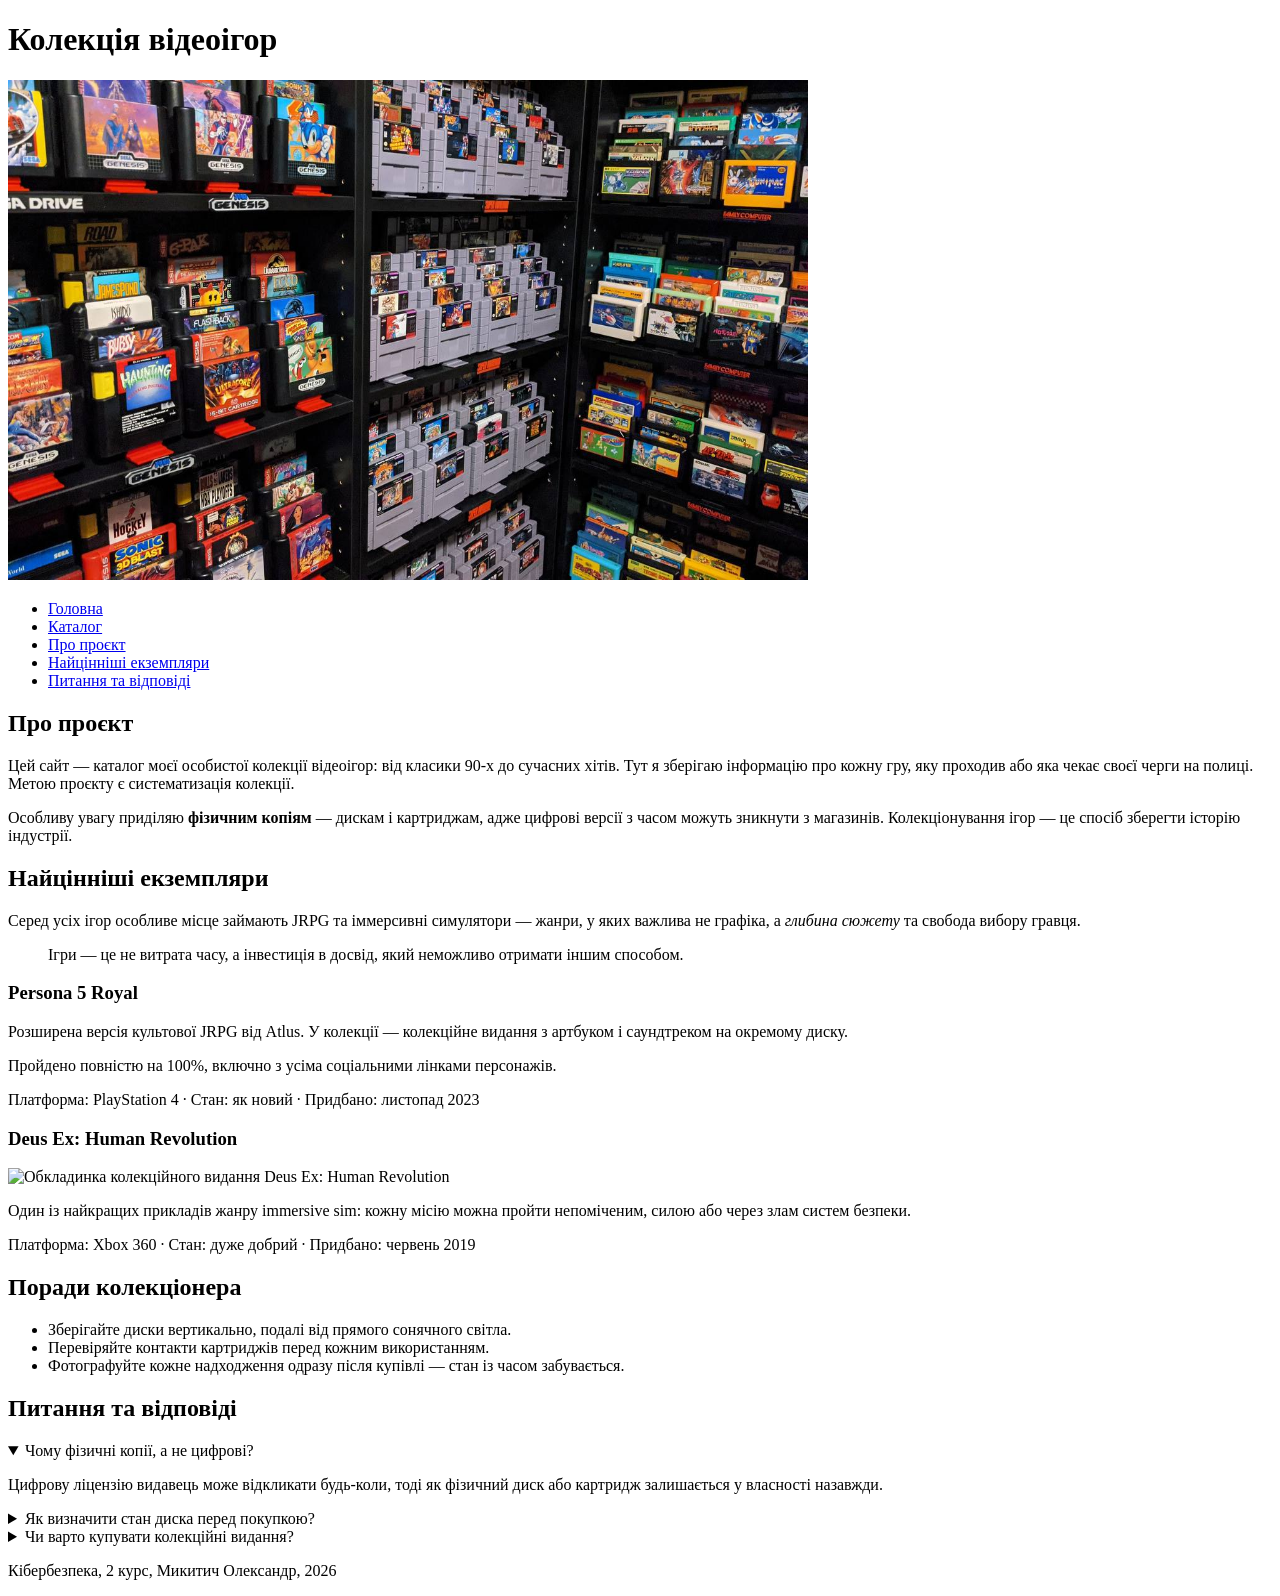
==== index.html @ 767ad8ac "Додано семантичний каркас головної сторінки" ====
<!DOCTYPE html>
<html lang="uk">
<head>
    <meta charset="UTF-8">
    <meta name="viewport" content="width=device-width, initial-scale=1.0">
    <title>Колекція відеоігор</title>
</head>
<body>

    <header>
        <h1>Колекція відеоігор</h1>
        <img src="images/game-shelf.jpg" alt="Полиця з фізичними копіями відеоігор — дисками та картриджами різних поколінь консолей" width="800" height="500">
        <nav aria-label="Головне меню">
            <ul>
                <li><a href="index.html">Головна</a></li>
                <li><a href="catalog.html">Каталог</a></li>
                <li><a href="#about">Про проєкт</a></li>
                <li><a href="#favorites">Найцінніші екземпляри</a></li>
                <li><a href="#faq">Питання та відповіді</a></li>
            </ul>
        </nav>
    </header>

    <main>
        <section id="about">
            <h2>Про проєкт</h2>
            <p>Цей сайт — каталог моєї особистої колекції відеоігор: від класики 90-х до сучасних хітів. Тут я зберігаю інформацію про кожну гру, яку проходив або яка чекає своєї черги на полиці. Метою проєкту є систематизація колекції.</p>
            <p>Особливу увагу приділяю <strong>фізичним копіям</strong> — дискам і картриджам, адже цифрові версії з часом можуть зникнути з магазинів. Колекціонування ігор — це спосіб зберегти історію індустрії.</p>
        </section>

        <section id="favorites">
            <h2>Найцінніші екземпляри</h2>
            <p>Серед усіх ігор особливе місце займають JRPG та іммерсивні симулятори — жанри, у яких важлива не графіка, а <em>глибина сюжету</em> та свобода вибору гравця.</p>
            <blockquote>Ігри — це не витрата часу, а інвестиція в досвід, який неможливо отримати іншим способом.</blockquote>

            <article>
                <header>
                    <h3>Persona 5 Royal</h3>
                </header>
                <p>Розширена версія культової JRPG від Atlus. У колекції — колекційне видання з артбуком і саундтреком на окремому диску.</p>
                <p>Пройдено повністю на 100%, включно з усіма соціальними лінками персонажів.</p>
                <footer>
                    Платформа: PlayStation 4 · Стан: як новий · Придбано: <time datetime="2023-11">листопад 2023</time>
                </footer>
            </article>

            <article>
                <header>
                    <h3>Deus Ex: Human Revolution</h3>
                </header>
                <img src="images/deus-ex-human-revolution.jpg" alt="Обкладинка колекційного видання Deus Ex: Human Revolution" width="400" height="300" loading="lazy">
                <p>Один із найкращих прикладів жанру immersive sim: кожну місію можна пройти непоміченим, силою або через злам систем безпеки.</p>
                <footer>
                    Платформа: Xbox 360 · Стан: дуже добрий · Придбано: <time datetime="2019-06">червень 2019</time>
                </footer>
            </article>
        </section>

        <aside>
            <h2>Поради колекціонера</h2>
            <ul>
                <li>Зберігайте диски вертикально, подалі від прямого сонячного світла.</li>
                <li>Перевіряйте контакти картриджів перед кожним використанням.</li>
                <li>Фотографуйте кожне надходження одразу після купівлі — стан із часом забувається.</li>
            </ul>
        </aside>

        <section id="faq">
            <h2>Питання та відповіді</h2>

            <details open>
                <summary>Чому фізичні копії, а не цифрові?</summary>
                <p>Цифрову ліцензію видавець може відкликати будь-коли, тоді як фізичний диск або картридж залишається у власності назавжди.</p>
            </details>

            <details>
                <summary>Як визначити стан диска перед покупкою?</summary>
                <p>Диск оглядають на подряпини під косим світлом, а картридж перевіряють на окислення контактів і цілісність етикетки.</p>
            </details>

            <details>
                <summary>Чи варто купувати колекційні видання?</summary>
                <p>Так, якщо плануєте зберігати гру довгостроково — колекційні видання рідше знецінюються і мають додаткові матеріали.</p>
            </details>
        </section>
    </main>

    <footer>
        <p>Кібербезпека, 2 курс, Микитич Олександр, 2026</p>
    </footer>

</body>
</html>
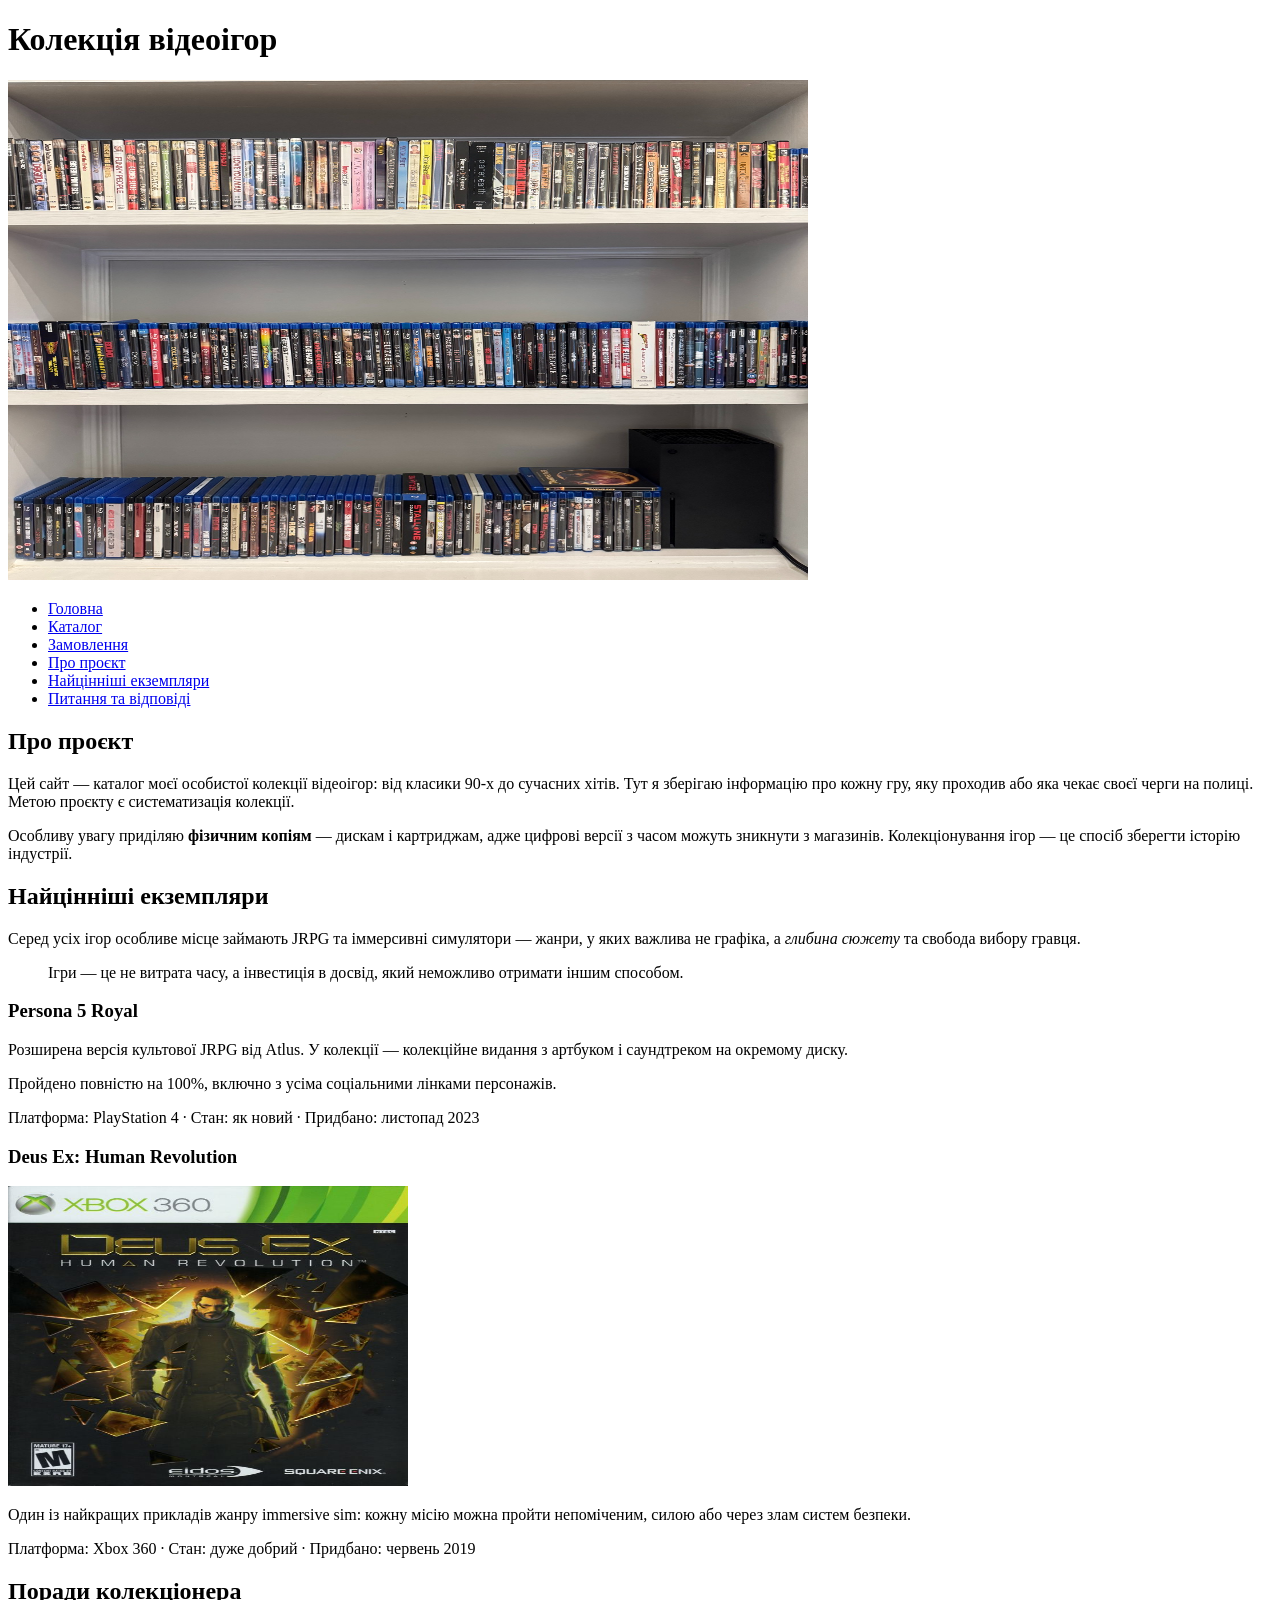
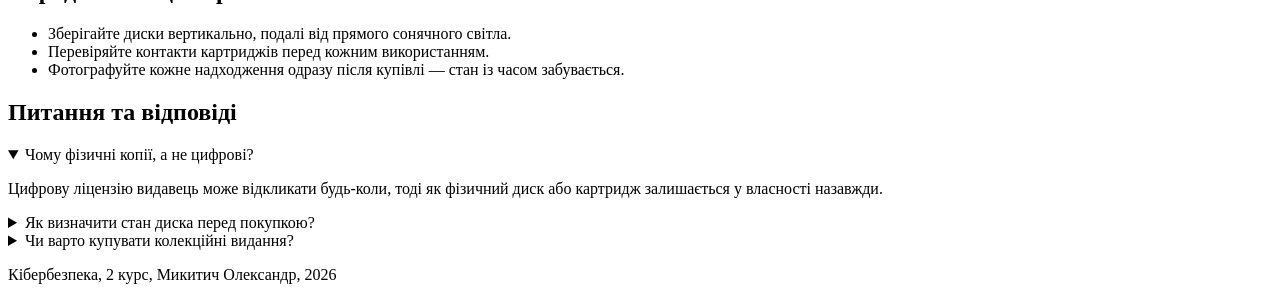
==== commit 73a67ab4: "Додано наскрізне посилання на сторінку замовлення в index.html" ====
--- a/index.html
+++ b/index.html
@@ -14,6 +14,7 @@
             <ul>
                 <li><a href="index.html">Головна</a></li>
                 <li><a href="catalog.html">Каталог</a></li>
+                <li><a href="form.html">Замовлення</a></li>
                 <li><a href="#about">Про проєкт</a></li>
                 <li><a href="#favorites">Найцінніші екземпляри</a></li>
                 <li><a href="#faq">Питання та відповіді</a></li>
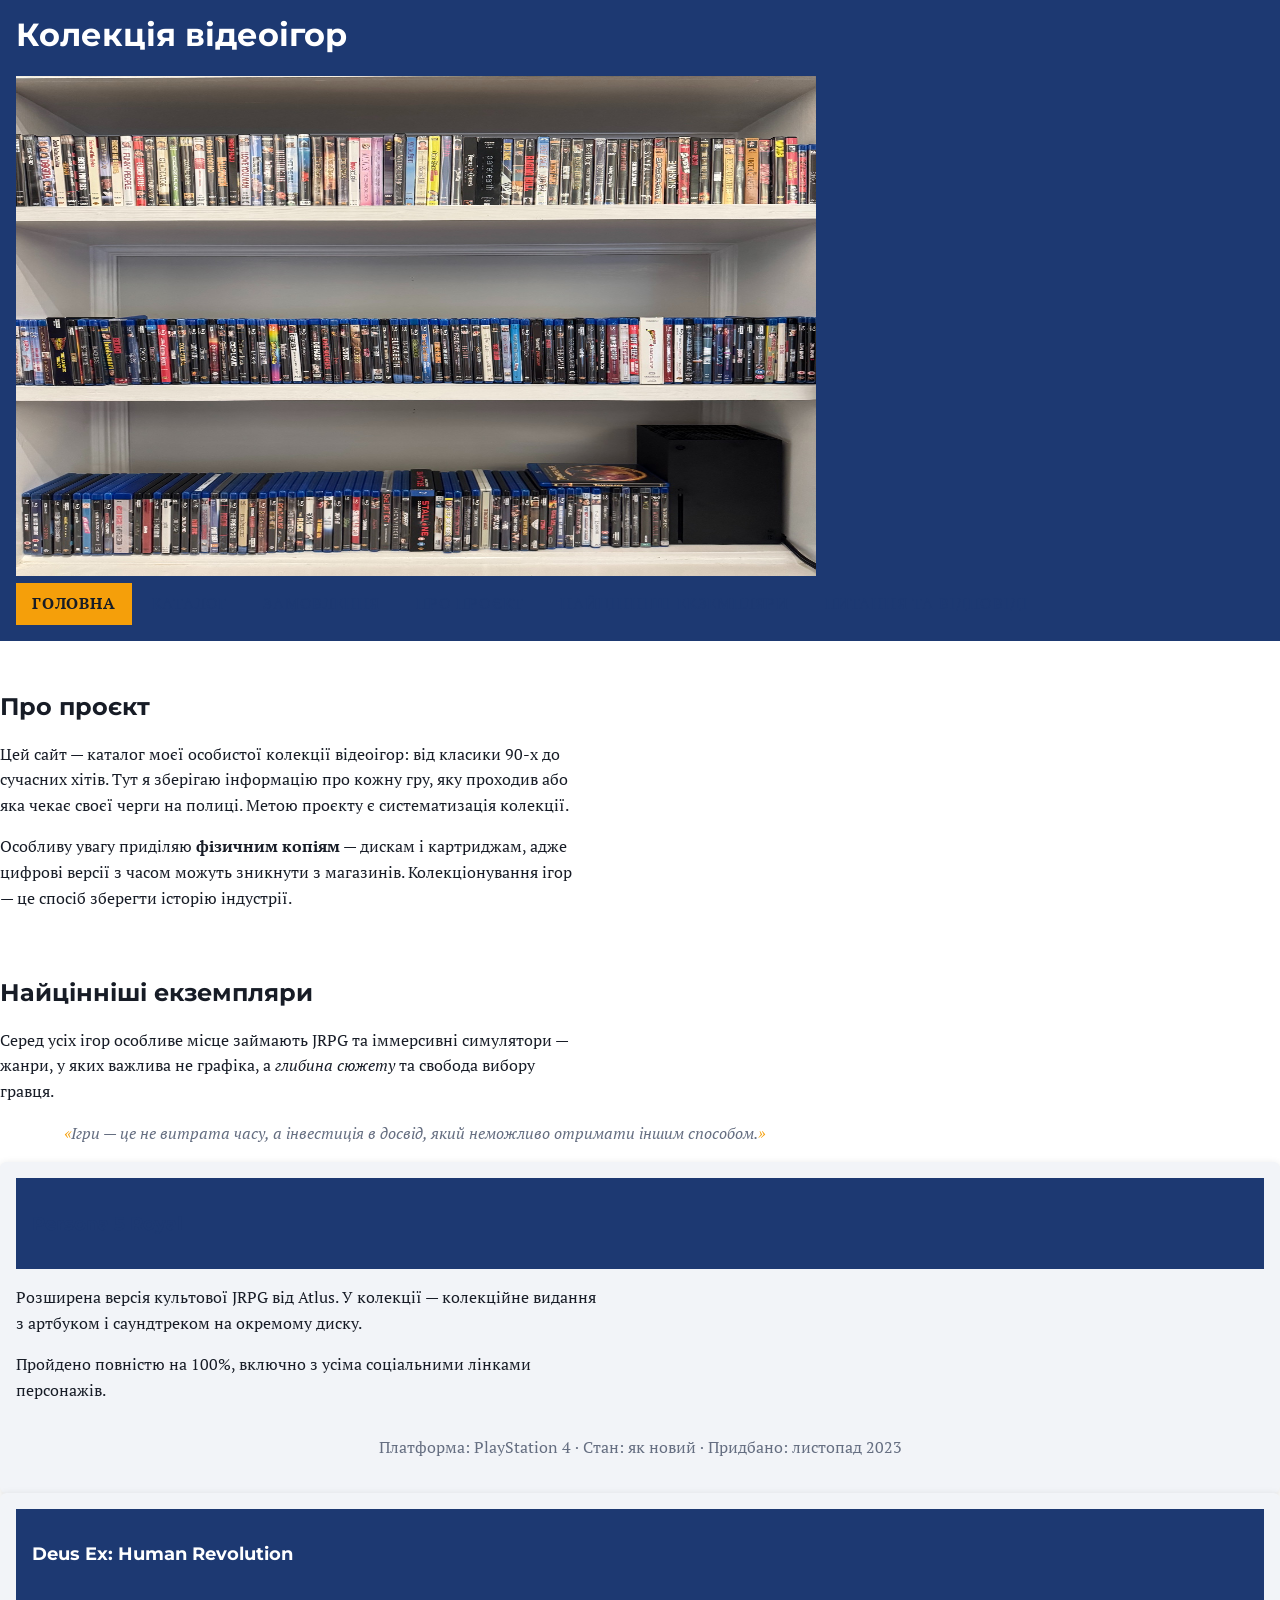
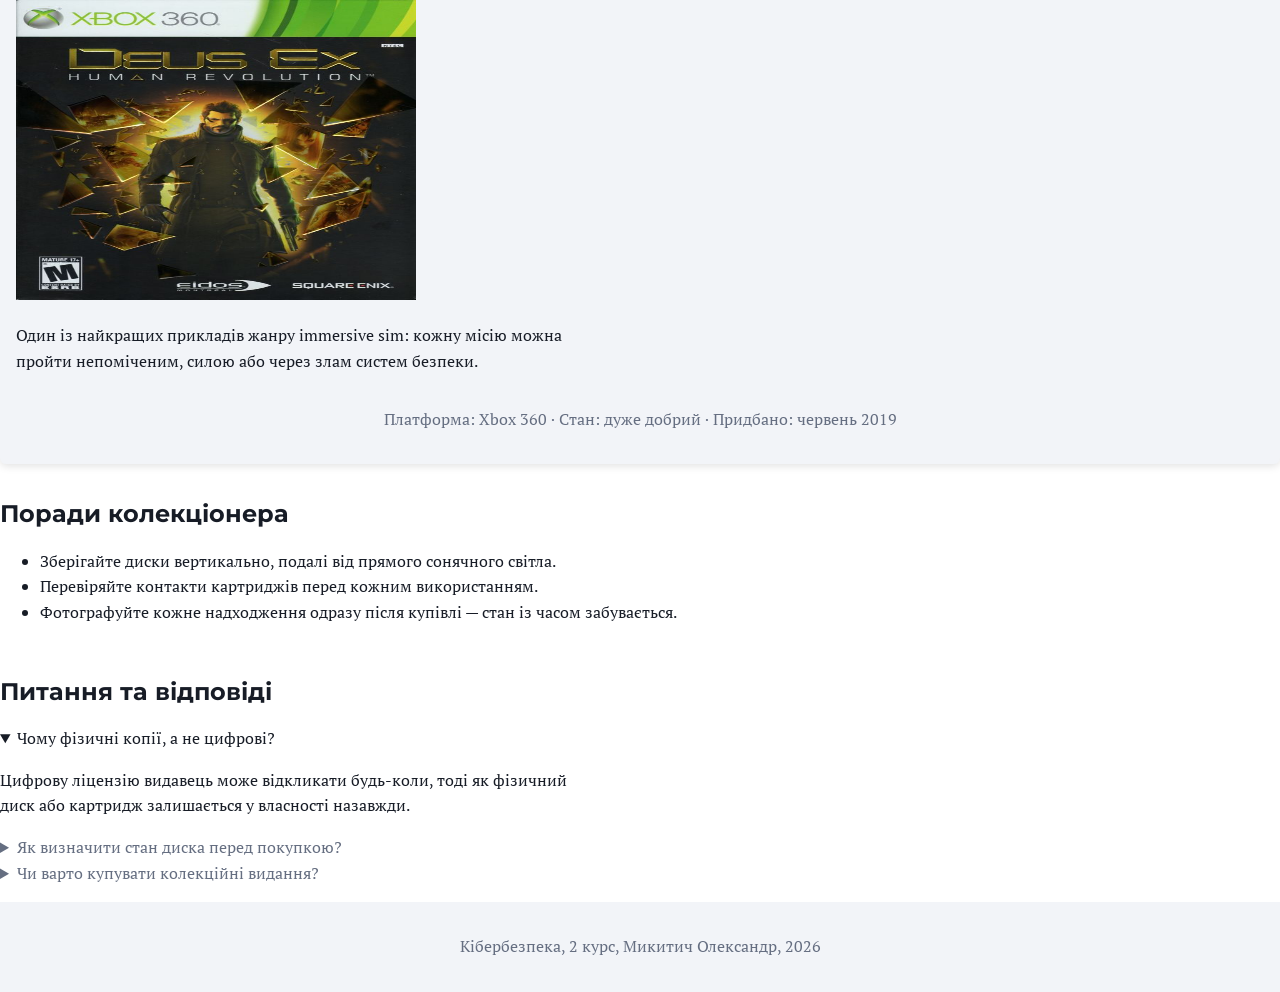
==== commit 0ffcd81c: "Додано класи card, promo і current у index.html" ====
--- a/index.html
+++ b/index.html
@@ -4,6 +4,7 @@
     <meta charset="UTF-8">
     <meta name="viewport" content="width=device-width, initial-scale=1.0">
     <title>Колекція відеоігор</title>
+    <link rel="stylesheet" href="css/styles.css">
 </head>
 <body>
 
@@ -12,7 +13,7 @@
         <img src="images/game-shelf.jpg" alt="Полиця з фізичними копіями відеоігор — дисками та картриджами різних поколінь консолей" width="800" height="500">
         <nav aria-label="Головне меню">
             <ul>
-                <li><a href="index.html">Головна</a></li>
+                <li><a href="index.html" class="current">Головна</a></li>
                 <li><a href="catalog.html">Каталог</a></li>
                 <li><a href="form.html">Замовлення</a></li>
                 <li><a href="#about">Про проєкт</a></li>
@@ -34,9 +35,9 @@
             <p>Серед усіх ігор особливе місце займають JRPG та іммерсивні симулятори — жанри, у яких важлива не графіка, а <em>глибина сюжету</em> та свобода вибору гравця.</p>
             <blockquote>Ігри — це не витрата часу, а інвестиція в досвід, який неможливо отримати іншим способом.</blockquote>
 
-            <article>
-                <header>
-                    <h3>Persona 5 Royal</h3>
+            <article class="card" id="promo">
+                <header>    
+                <h3>Persona 5 Royal</h3>
                 </header>
                 <p>Розширена версія культової JRPG від Atlus. У колекції — колекційне видання з артбуком і саундтреком на окремому диску.</p>
                 <p>Пройдено повністю на 100%, включно з усіма соціальними лінками персонажів.</p>
@@ -45,7 +46,7 @@
                 </footer>
             </article>
 
-            <article>
+            <article class="card">
                 <header>
                     <h3>Deus Ex: Human Revolution</h3>
                 </header>
--- a/css/styles.css
+++ b/css/styles.css
@@ -0,0 +1,349 @@
+/* =========================================================
+   Колекція відеоігор — web-course-2
+   Варіант: відеоігри (фізичні копії)
+   Микитич Олександр, 2 курс, Кібербезпека
+   Дата: жовтень 2026
+   ========================================================= */
+
+/* Шрифти Google Fonts з підтримкою кирилиці:
+   Montserrat — заголовки, PT Serif — основний текст.
+   Разом використано 2 гарнітури і 3 накреслення (700 + 400 + 700). */
+@import url('https://fonts.googleapis.com/css2?family=Montserrat:wght@700&family=PT+Serif:wght@400;700&subset=cyrillic&display=swap');
+
+/* ---------------------------------------------------------
+   1. Палітра та нетипові custom properties
+   --------------------------------------------------------- */
+:root {
+    /* кольори варіанта (6 обов'язкових ролей + 3 додаткові) */
+    --color-brand: hsl(220 60% 28%);
+    --color-accent: hsl(38 92% 50%);
+    --color-bg: #ffffff;
+    --color-surface: hsl(220 30% 96%);
+    --color-text: hsl(220 25% 12%);
+    --color-muted: hsl(220 12% 45%);
+    --color-border: hsl(220 20% 80%);
+    --color-invalid: hsl(0 72% 45%);
+    --color-valid: hsl(142 60% 32%);
+
+    /* нетипові (не кольорові) змінні */
+    --radius: 0.4rem;
+    --space: 1rem;
+    --shadow: 0 2px 8px rgb(0 0 0 / 12%);
+    --font-heading: "Montserrat", "Segoe UI", sans-serif;
+    --font-body: "PT Serif", Georgia, "Times New Roman", serif;
+}
+
+/* ---------------------------------------------------------
+   2. Базові стилі та типографіка
+   --------------------------------------------------------- */
+body {
+    margin: 0;
+    background: var(--color-bg);
+    color: var(--color-text);
+    font-family: var(--font-body);
+    font-size: 100%;        /* 16px */
+    line-height: 1.6;       /* 1.5–1.7 для основного тексту */
+}
+
+h1, h2, h3 {
+    font-family: var(--font-heading);
+    line-height: 1.2;       /* 1.1–1.3 для заголовків */
+}
+
+h1 { font-size: 2rem; }
+h2 { font-size: 1.5rem; }
+h3 { font-size: 1.15rem; }
+
+/* ширина текстових абзаців обмежена, щоб рядки не тягнулися на весь екран */
+main p {
+    max-width: 65ch;
+}
+
+/* letter-spacing рівно в одному місці — там, де текст написано великими
+   літерами (text-transform: uppercase) — у пунктах меню навігації */
+nav a {
+    text-transform: uppercase;
+    letter-spacing: 0.05em;
+}
+
+/* приклад var() із запасним значенням: якщо --shadow раптом не оголошено
+   (наприклад, зникне з :root), картка просто отримає цю легку тінь за
+   замовчуванням замість того, щоб лишитися без тіні взагалі */
+.card {
+    box-shadow: var(--shadow, 0 2px 8px rgb(0 0 0 / 10%));
+    background: var(--color-surface);
+    border-radius: var(--radius);
+    padding: var(--space);
+}
+
+/* ---------------------------------------------------------
+   3. Наскрізна шапка й горизонтальне меню (п.5)
+   --------------------------------------------------------- */
+header {
+    background: var(--color-brand);
+    color: #ffffff;
+    padding: var(--space);
+}
+
+header h1 {
+    color: #ffffff;
+    margin-top: 0;
+}
+
+/* комбінатор "сусід": відступ одразу під шапкою перед основним вмістом */
+header + main {
+    display: block;
+    margin-top: var(--space);
+}
+
+nav ul {
+    list-style: none;
+    padding-left: 0;
+    margin: 0;
+}
+
+nav li {
+    display: inline-block;
+}
+
+nav a {
+    display: inline-block;
+    padding: 0.5em 1em;
+    color: #ffffff;
+    text-decoration: none;
+    background: var(--color-brand);
+}
+
+nav a:hover {
+    background: var(--color-accent);
+    color: var(--color-text);
+}
+
+/* поточна сторінка — клас "переїжджає" по сторінках, розмітка та сама */
+nav a.current {
+    background: var(--color-accent);
+    color: var(--color-text);
+    font-weight: 700;
+}
+
+footer {
+    background: var(--color-surface);
+    color: var(--color-muted);
+    padding: var(--space);
+    text-align: center;
+}
+
+/* комбінатор "прямий нащадок": стилізуємо лише секції, що лежать
+   безпосередньо в <main>, а не вкладені в них довільні блоки */
+main > section {
+    padding: var(--space) 0;
+}
+
+/* ---------------------------------------------------------
+   4. Таблиця каталогу з LR2 (п.6) — лише селекторами по структурі
+   --------------------------------------------------------- */
+table {
+    border-collapse: collapse; /* інакше лінії подвояться */
+    width: 100%;
+}
+
+caption {
+    text-align: left;
+    font-weight: 700;
+    margin-bottom: 0.5em;
+}
+
+th, td {
+    border: 1px solid var(--color-border);
+    padding: 0.5em 0.75em;
+    text-align: left;
+}
+
+thead th {
+    background: var(--color-brand);
+    color: #ffffff;
+}
+
+/* числова колонка (ціна) — завжди останній td в рядку tbody */
+tbody td:last-child {
+    text-align: right;
+}
+
+/* Зебра рядків: формула an+b тут — 2n (every), тобто even.
+   2n перебирає 2, 4, 6... — усі парні рядки тіла таблиці,
+   саме їм даємо фон var(--color-surface). Непарні (2n+1/odd)
+   лишаються білими — так рядки легше розрізняти оком. */
+tbody tr:nth-child(even) {
+    background: var(--color-surface);
+}
+
+tbody tr:hover {
+    background: var(--color-accent);
+}
+
+/* ---------------------------------------------------------
+   5. Форма з LR3 (п.7)
+   --------------------------------------------------------- */
+fieldset {
+    border: 1px solid var(--color-border);
+    border-radius: var(--radius);
+    padding: var(--space);
+    margin-bottom: var(--space);
+}
+
+legend {
+    font-family: var(--font-heading);
+    font-weight: 700;
+    padding: 0 0.5em;
+}
+
+label {
+    display: inline-block;
+    margin-bottom: 0.25em;
+}
+
+input, select, textarea {
+    width: 100%;
+    max-width: 24rem;
+    padding: 0.5em;
+    border: 1px solid var(--color-border);
+    border-radius: var(--radius);
+    font-family: inherit;
+    font-size: 1rem;
+    box-sizing: border-box;
+}
+
+/* :focus:invalid, а не просто :invalid — required-поля є невалідними
+   одразу після завантаження сторінки, ще до того, як людина почала
+   щось вводити. Якщо прибрати :focus, уся форма стане червоною ще до
+   взаємодії з нею. :focus:invalid підсвічує поле лише тоді, коли
+   користувач саме зараз у ньому друкує і значення ще не підходить. */
+input:focus:invalid,
+select:focus:invalid,
+textarea:focus:invalid {
+    border-color: var(--color-invalid);
+    background: hsl(0 72% 96%);
+}
+
+input:focus:valid,
+select:focus:valid,
+textarea:focus:valid {
+    border-color: var(--color-valid);
+    background: hsl(142 60% 96%);
+}
+
+/* обов'язкові поля позначені псевдоелементом (зірочка), а не текстом
+   у розмітці: :has() перевіряє, чи йде одразу за підписом required-поле */
+label:has(+ input:required)::after,
+label:has(+ select:required)::after {
+    content: " *";
+    color: var(--color-accent);
+    font-weight: 700;
+}
+
+/* кнопки submit і reset обрані атрибутним селектором, без класів */
+button[type="submit"] {
+    background: var(--color-accent);
+    color: var(--color-text);
+    border: none;
+    border-radius: var(--radius);
+    padding: 0.6em 1.4em;
+    font-weight: 700;
+    cursor: pointer;
+}
+
+button[type="reset"] {
+    background: transparent;
+    color: var(--color-muted);
+    border: 1px solid var(--color-border);
+    border-radius: var(--radius);
+    padding: 0.6em 1.4em;
+    cursor: pointer;
+}
+
+/* псевдоклас :checked — позначений варіант (радіо/чекбокс) підсвічує
+   свій підпис, щоб було видно вибір навіть без фокуса на самому полі */
+input:checked + label {
+    color: var(--color-brand);
+    font-weight: 700;
+}
+
+/* ---------------------------------------------------------
+   6. Обов'язковий набір селекторів (п.8)
+   --------------------------------------------------------- */
+
+/* псевдоклас :not() — усі пункти FAQ, крім закритого за замовчуванням,
+   отримують трохи приглушений маркер підсумку, доки їх не розгорнули */
+details:not([open]) summary {
+    color: var(--color-muted);
+}
+
+/* псевдоклас :first-child — прибираємо зайвий відступ зверху в першого
+   елемента всередині <main>, яким би він не був */
+main > *:first-child {
+    margin-top: 0;
+}
+
+/* псевдоелементи ::before / ::after з обов'язковим content —
+   декоративні лапки навколо цитати на головній сторінці */
+blockquote {
+    font-style: italic;
+    color: var(--color-muted);
+    padding: 0 1.5em;
+}
+
+blockquote::before {
+    content: "«";
+    color: var(--color-accent);
+}
+
+blockquote::after {
+    content: "»";
+    color: var(--color-accent);
+}
+
+/* атрибутний селектор — зовнішні посилання позначаємо значком через
+   ::after (ще один пседвоелемент, одночасно демонструє attribute-selector) */
+a[href^="http"]::after {
+    content: " ↗";
+}
+
+a[href$=".pdf"]::after {
+    content: " (PDF)";
+}
+
+/* Повний набір станів посилань у порядку LVHFA.
+   Порядок критичний, бо :hover і :active йдуть пізніше за :link/:visited
+   і мають перекривати їх у каскаді — якщо :visited поставити після :hover,
+   відвіданий стан знову "забере" колір у наведення й клік. */
+a:link { color: var(--color-brand); }
+a:visited { color: var(--color-muted); }
+a:hover { color: var(--color-accent); }
+a:focus-visible { outline: 2px solid var(--color-accent); outline-offset: 2px; }
+a:active { color: var(--color-invalid); }
+
+/* ---------------------------------------------------------
+   7. Демонстрація специфічності (п.9)
+   --------------------------------------------------------- */
+
+/* --- Демонстрація специфічності ---
+   Претенденти на колір заголовка картки Persona 5 Royal:
+   h3               → (0,0,1)
+   .card h3         → (0,1,1)
+   #promo h3        → (1,1,1)  ← перемагає
+
+   Порівнюємо трійки зліва направо, як номер версії:
+   у #promo h3 одиниця в першій колонці (id), тому решта вже не має
+   значення. Скільки б класів я не додав до .card, вони не наздоженуть
+   один id — саме тому id для стилів зазвичай не використовують. */
+/* h3       { color: var(--color-text); } */
+/* .card h3 { color: var(--color-muted); } */
+#promo h3 { color: var(--color-brand); }
+
+/* Якби тут був inline-стиль style="color: red" прямо в розмітці,
+   він переміг би всі три правила вище, бо inline-стилі мають
+   специфічність (1,0,0,0) — на порядок вищу за будь-який id-селектор
+   у файлі стилів. Це погано для підтримки коду: такий колір довелося б
+   шукати і правити в самому HTML на кожній сторінці окремо, а не в
+   одному файлі styles.css. */
+/* <h3 style="color: red;">Persona 5 Royal</h3> */
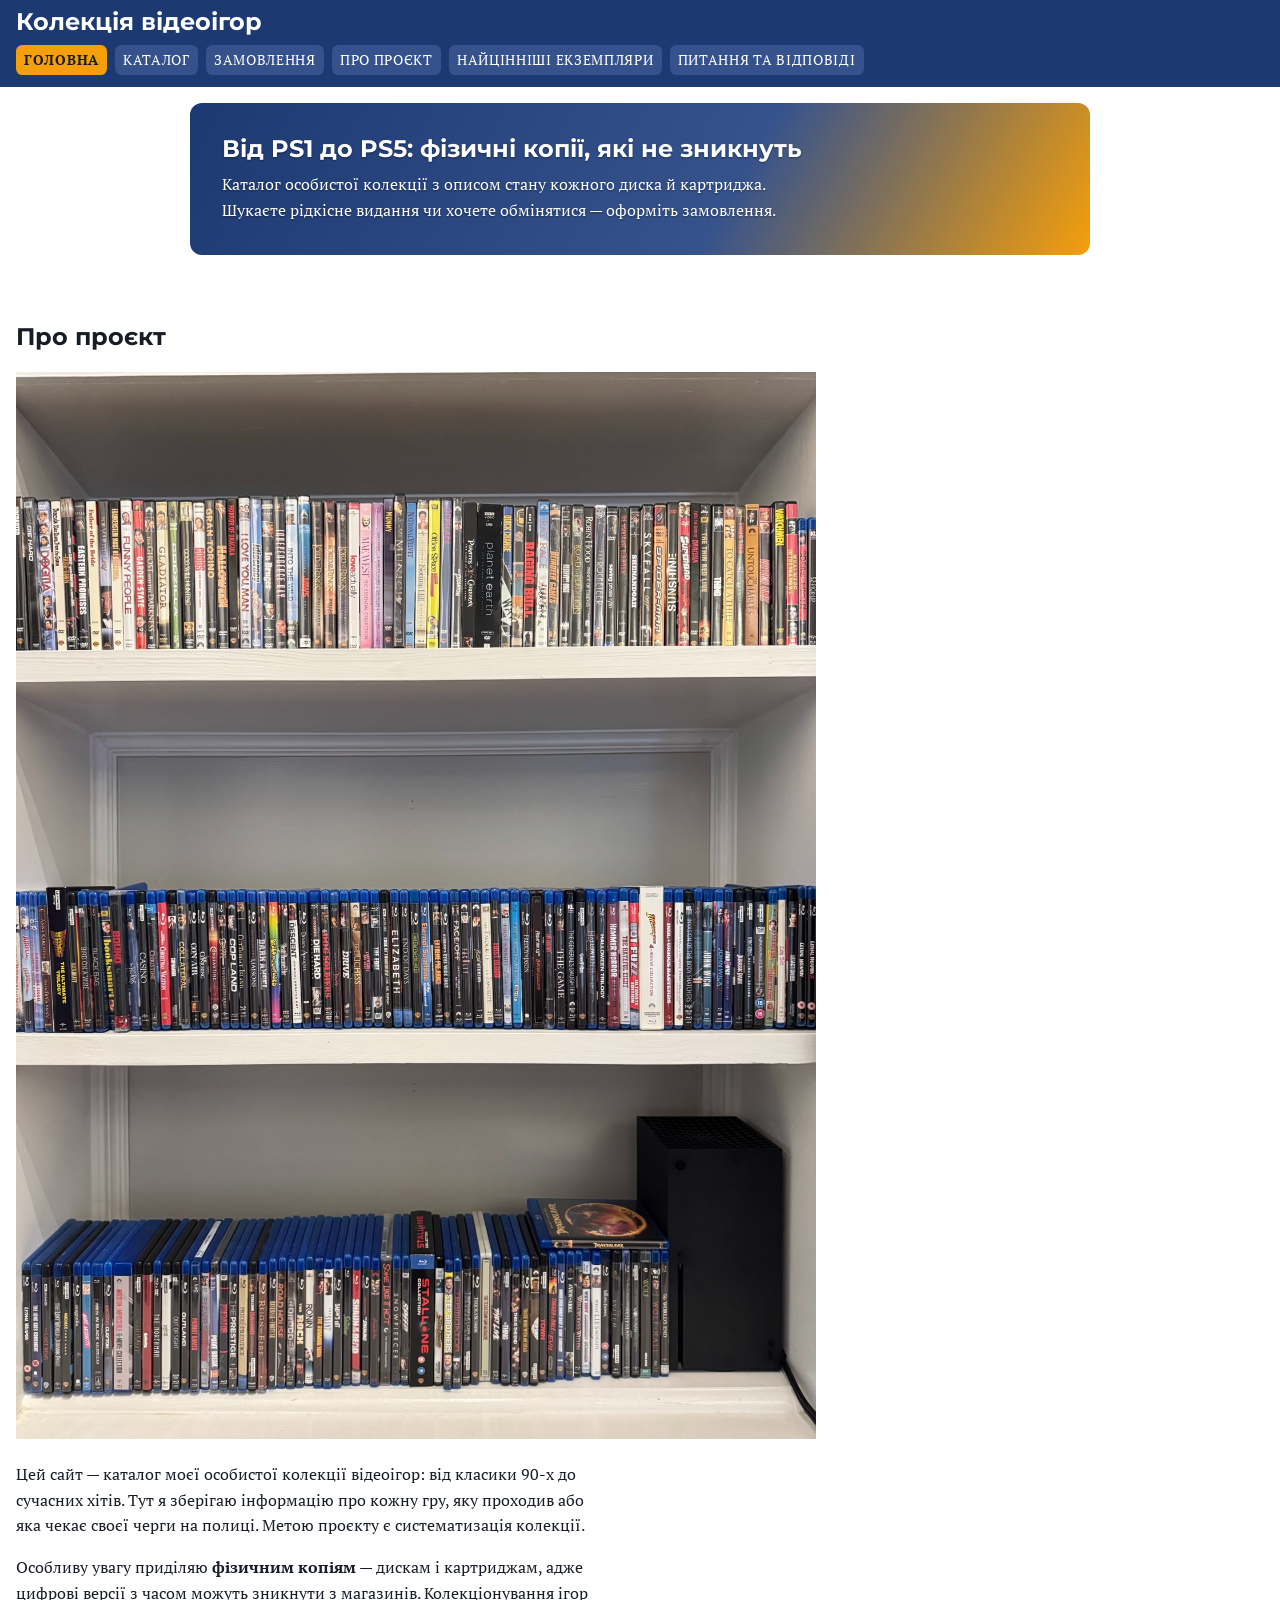
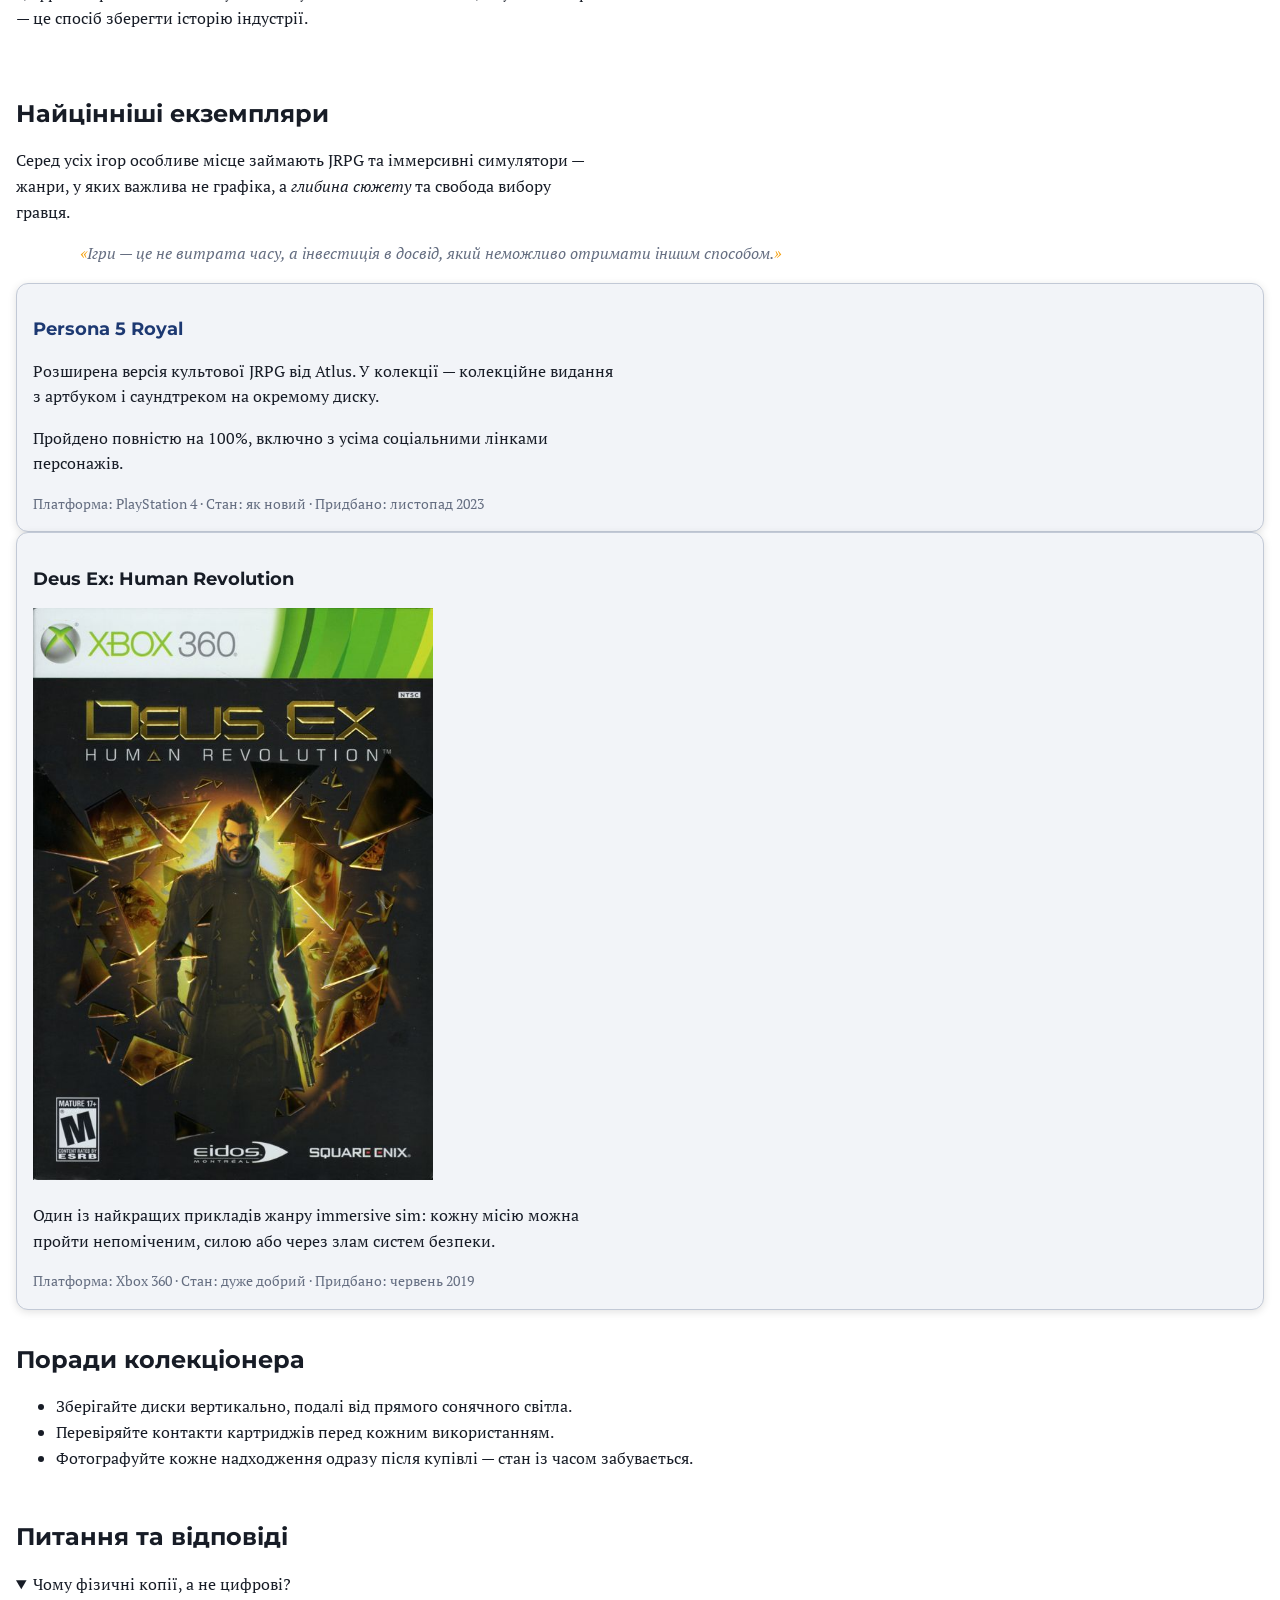
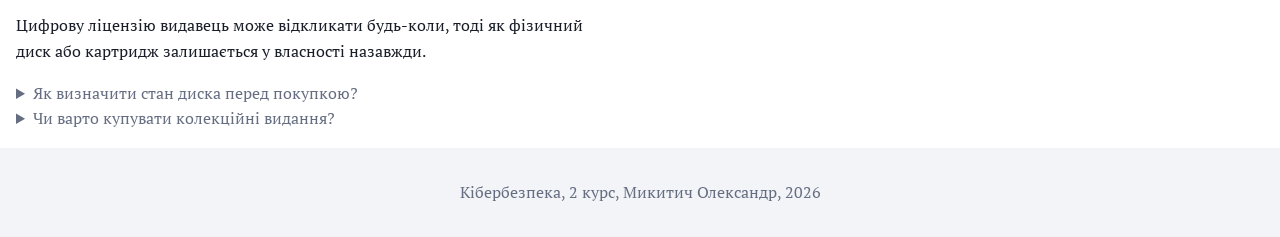
==== commit 8656607b: "Додано градієнтний банер, фото перенесено з липкої шапки" ====
--- a/index.html
+++ b/index.html
@@ -10,7 +10,6 @@
 
     <header>
         <h1>Колекція відеоігор</h1>
-        <img src="images/game-shelf.jpg" alt="Полиця з фізичними копіями відеоігор — дисками та картриджами різних поколінь консолей" width="800" height="500">
         <nav aria-label="Головне меню">
             <ul>
                 <li><a href="index.html" class="current">Головна</a></li>
@@ -24,8 +23,14 @@
     </header>
 
     <main>
+        <section class="banner">
+            <h2>Від PS1 до PS5: фізичні копії, які не зникнуть</h2>
+            <p>Каталог особистої колекції з описом стану кожного диска й картриджа. Шукаєте рідкісне видання чи хочете обмінятися — оформіть замовлення.</p>
+        </section>
+
         <section id="about">
             <h2>Про проєкт</h2>
+            <img src="images/game-shelf.jpg" alt="Полиця з фізичними копіями відеоігор — дисками та картриджами різних поколінь консолей" width="800" height="500">
             <p>Цей сайт — каталог моєї особистої колекції відеоігор: від класики 90-х до сучасних хітів. Тут я зберігаю інформацію про кожну гру, яку проходив або яка чекає своєї черги на полиці. Метою проєкту є систематизація колекції.</p>
             <p>Особливу увагу приділяю <strong>фізичним копіям</strong> — дискам і картриджам, адже цифрові версії з часом можуть зникнути з магазинів. Колекціонування ігор — це спосіб зберегти історію індустрії.</p>
         </section>
@@ -36,8 +41,8 @@
             <blockquote>Ігри — це не витрата часу, а інвестиція в досвід, який неможливо отримати іншим способом.</blockquote>
 
             <article class="card" id="promo">
-                <header>    
-                <h3>Persona 5 Royal</h3>
+                <header>
+                    <h3>Persona 5 Royal</h3>
                 </header>
                 <p>Розширена версія культової JRPG від Atlus. У колекції — колекційне видання з артбуком і саундтреком на окремому диску.</p>
                 <p>Пройдено повністю на 100%, включно з усіма соціальними лінками персонажів.</p>
--- a/css/styles.css
+++ b/css/styles.css
@@ -2,19 +2,37 @@
    Колекція відеоігор — web-course-2
    Варіант: відеоігри (фізичні копії)
    Микитич Олександр, 2 курс, Кібербезпека
-   Дата: жовтень 2026
+   LR4 — жовтень 2026, LR5 — жовтень 2026
    ========================================================= */
 
 /* Шрифти Google Fonts з підтримкою кирилиці:
    Montserrat — заголовки, PT Serif — основний текст.
-   Разом використано 2 гарнітури і 3 накреслення (700 + 400 + 700). */
+   Разом використано 2 гарнітури і 3 накреслення (700 + 400 + 700).
+   @import за правилами CSS мусить стояти до будь-яких інших правил,
+   тому він вище за box-sizing. */
 @import url('https://fonts.googleapis.com/css2?family=Montserrat:wght@700&family=PT+Serif:wght@400;700&subset=cyrillic&display=swap');
 
 /* ---------------------------------------------------------
+   0. Глобальна нормалізація коробок (LR5, п.2)
+   За замовчуванням (content-box) width — це ширина лише вмісту, а padding
+   і border додаються зверху: блок width: 50% + padding 1rem з кожного боку
+   займе більше половини рядка, і дві такі колонки не помістяться поруч.
+   У border-box width — це вже вся коробка разом із padding і border:
+   відступи «з'їдають» місце всередині, а зовнішній розмір лишається
+   рівно таким, як записано. ::before і ::after додано, бо псевдоелементи
+   не успадковують box-sizing від свого елемента.
+   --------------------------------------------------------- */
+*,
+*::before,
+*::after {
+    box-sizing: border-box;
+}
+
+/* ---------------------------------------------------------
    1. Палітра та нетипові custom properties
    --------------------------------------------------------- */
 :root {
-    /* кольори варіанта (6 обов'язкових ролей + 3 додаткові) */
+    /* кольори варіанта (6 обов'язкових ролей + додаткові) */
     --color-brand: hsl(220 60% 28%);
     --color-accent: hsl(38 92% 50%);
     --color-bg: #ffffff;
@@ -25,12 +43,28 @@
     --color-invalid: hsl(0 72% 45%);
     --color-valid: hsl(142 60% 32%);
 
-    /* нетипові (не кольорові) змінні */
+    /* похідні кольори: щоб поза :root не лишилося жодного «сирого» кольору */
+    --color-on-brand: #ffffff;              /* текст на синьому фоні */
+    --color-brand-light: hsl(220 45% 38%);  /* плитки меню на фоні шапки */
+    --color-invalid-bg: hsl(0 72% 96%);
+    --color-valid-bg: hsl(142 60% 96%);
+
+    /* нетипові (не кольорові) змінні з LR4 */
     --radius: 0.4rem;
     --space: 1rem;
     --shadow: 0 2px 8px rgb(0 0 0 / 12%);
     --font-heading: "Montserrat", "Segoe UI", sans-serif;
     --font-body: "PT Serif", Georgia, "Times New Roman", serif;
+
+    /* розміри (LR5): усі відступи нижче — лише через ці змінні */
+    --space-xs: 0.25rem;
+    --space-sm: 0.5rem;
+    --space-md: 1rem;
+    --space-lg: 2rem;
+    --radius-lg: 12px;
+    --card-width: 260px;
+    --card-img-height: 170px;
+    --banner-width: 900px;
 }
 
 /* ---------------------------------------------------------
@@ -53,6 +87,12 @@
 h1 { font-size: 2rem; }
 h2 { font-size: 1.5rem; }
 h3 { font-size: 1.15rem; }
+
+/* зображення не вилазять за межі батьківського блока */
+img {
+    max-width: 100%;
+    height: auto;
+}
 
 /* ширина текстових абзаців обмежена, щоб рядки не тягнулися на весь екран */
 main p {
@@ -77,17 +117,28 @@
 }
 
 /* ---------------------------------------------------------
-   3. Наскрізна шапка й горизонтальне меню (п.5)
-   --------------------------------------------------------- */
-header {
-    background: var(--color-brand);
-    color: #ffffff;
-    padding: var(--space);
-}
-
-header h1 {
-    color: #ffffff;
-    margin-top: 0;
+   3. Наскрізна шапка й горизонтальне меню (LR4 п.5, LR5 п.8)
+   Селектор body > header, а не просто header: усередині карток на
+   головній теж є <header>, і вони не мають ставати синіми чи липкими.
+   --------------------------------------------------------- */
+/* position: sticky — шапка прокручується разом зі сторінкою, доки не
+   торкнеться верху вікна (top: 0), а далі «прилипає».
+   z-index працює лише для позиціонованих елементів, тому без position
+   він би просто ігнорувався; а без z-index картки з position: relative,
+   що йдуть у розмітці пізніше, малювалися б поверх шапки. */
+body > header {
+    position: sticky;
+    top: 0;
+    z-index: 10;
+    padding: var(--space-sm) var(--space-md);
+    background: var(--color-brand);   /* непрозорий: текст не просвічує */
+    color: var(--color-on-brand);
+}
+
+body > header h1 {
+    margin: 0 0 var(--space-sm);
+    font-size: 1.5rem;
+    color: var(--color-on-brand);
 }
 
 /* комбінатор "сусід": відступ одразу під шапкою перед основним вмістом */
@@ -96,6 +147,11 @@
     margin-top: var(--space);
 }
 
+/* бічні відступи, щоб вміст не прилипав до країв вікна */
+main {
+    padding: 0 var(--space-md);
+}
+
 nav ul {
     list-style: none;
     padding-left: 0;
@@ -104,14 +160,25 @@
 
 nav li {
     display: inline-block;
-}
-
+    margin: 0 var(--space-xs) var(--space-xs) 0;
+}
+
+/* кожне посилання — окрема «плитка»: власний фон, відступи, скруглення */
 nav a {
     display: inline-block;
-    padding: 0.5em 1em;
-    color: #ffffff;
+    padding: var(--space-xs) var(--space-sm);
     text-decoration: none;
-    background: var(--color-brand);
+    background: var(--color-brand-light);
+    border-radius: var(--radius);
+    font-size: 0.875rem;
+}
+
+/* колір тексту — через :link і :visited: інакше загальні a:link / a:visited
+   з розділу 6 мають вищу специфічність (0,1,1) за nav a (0,0,2)
+   і фарбують пункти меню в синій на синьому фоні */
+nav a:link,
+nav a:visited {
+    color: var(--color-on-brand);
 }
 
 nav a:hover {
@@ -126,7 +193,7 @@
     font-weight: 700;
 }
 
-footer {
+body > footer {
     background: var(--color-surface);
     color: var(--color-muted);
     padding: var(--space);
@@ -161,7 +228,7 @@
 
 thead th {
     background: var(--color-brand);
-    color: #ffffff;
+    color: var(--color-on-brand);
 }
 
 /* числова колонка (ціна) — завжди останній td в рядку tbody */
@@ -169,7 +236,7 @@
     text-align: right;
 }
 
-/* Зебра рядків: формула an+b тут — 2n (every), тобто even.
+/* Зебра рядків: формула an+b тут — 2n, тобто even.
    2n перебирає 2, 4, 6... — усі парні рядки тіла таблиці,
    саме їм даємо фон var(--color-surface). Непарні (2n+1/odd)
    лишаються білими — так рядки легше розрізняти оком. */
@@ -210,7 +277,6 @@
     border-radius: var(--radius);
     font-family: inherit;
     font-size: 1rem;
-    box-sizing: border-box;
 }
 
 /* :focus:invalid, а не просто :invalid — required-поля є невалідними
@@ -222,14 +288,14 @@
 select:focus:invalid,
 textarea:focus:invalid {
     border-color: var(--color-invalid);
-    background: hsl(0 72% 96%);
+    background: var(--color-invalid-bg);
 }
 
 input:focus:valid,
 select:focus:valid,
 textarea:focus:valid {
     border-color: var(--color-valid);
-    background: hsl(142 60% 96%);
+    background: var(--color-valid-bg);
 }
 
 /* обов'язкові поля позначені псевдоелементом (зірочка), а не текстом
@@ -303,7 +369,7 @@
 }
 
 /* атрибутний селектор — зовнішні посилання позначаємо значком через
-   ::after (ще один пседвоелемент, одночасно демонструє attribute-selector) */
+   ::after (ще один псевдоелемент, одночасно демонструє attribute-selector) */
 a[href^="http"]::after {
     content: " ↗";
 }
@@ -330,7 +396,7 @@
    Претенденти на колір заголовка картки Persona 5 Royal:
    h3               → (0,0,1)
    .card h3         → (0,1,1)
-   #promo h3        → (1,1,1)  ← перемагає
+   #promo h3        → (1,0,1)  ← перемагає
 
    Порівнюємо трійки зліва направо, як номер версії:
    у #promo h3 одиниця в першій колонці (id), тому решта вже не має
@@ -346,4 +412,145 @@
    у файлі стилів. Це погано для підтримки коду: такий колір довелося б
    шукати і правити в самому HTML на кожній сторінці окремо, а не в
    одному файлі styles.css. */
-/* <h3 style="color: red;">Persona 5 Royal</h3> */+/* <h3 style="color: red;">Persona 5 Royal</h3> */
+
+/* підпис-footer у картках головної сторінки */
+.card footer {
+    color: var(--color-muted);
+    font-size: 0.875rem;
+}
+
+/* =========================================================
+   LR5. БЛОКОВА МОДЕЛЬ І ПОЗИЦІОНУВАННЯ
+   ========================================================= */
+
+/* ===== Градієнтний банер (п.9) ===== */
+/* Градієнт тримається темного синього на більшій частині довжини, а
+   бурштин з'являється лише в кінці — так білий текст читається всюди.
+   text-shadow — страховка для світлого правого краю. */
+.banner {
+    width: min(100%, var(--banner-width));
+    margin: 0 auto var(--space-lg);
+    padding: var(--space-lg);
+    border-radius: var(--radius-lg);
+    color: var(--color-on-brand);
+    background-image: linear-gradient(120deg, var(--color-brand) 0%, var(--color-brand-light) 60%, var(--color-accent) 100%);
+    text-shadow: 0 1px 2px rgb(0 0 0 / 40%);
+}
+
+.banner h2 {
+    margin: 0 0 var(--space-sm);
+}
+
+.banner p {
+    margin: 0;
+}
+
+/* ===== Картки каталогу (п.4–7) ===== */
+
+/* Система відліку для бейджа. Експеримент: без position: relative бейдж
+   рахує top/right від найближчого позиціонованого предка, а такого немає,
+   тож координати беруться від початкового блока (вікна) — і бейджі обох
+   карток злітають у правий верхній кут сторінки, один на одного. */
+.card {
+    position: relative;
+}
+
+/* overflow: hidden обрізає все, що виходить за межі картки, — без нього
+   прямокутні кути зображення вилазили б поверх скруглених кутів border-radius. */
+.card {
+    overflow: hidden;
+    border: 1px solid var(--color-border);
+    border-radius: var(--radius-lg);
+}
+
+/* Розкладка лише для карток у сітці каталогу. padding: 0 скасовує
+   внутрішній відступ картки з LR4 — зображення має йти від краю до краю,
+   а відступ отримує тільки .card__body. Вертикальний відступ — лише знизу. */
+.cards .card {
+    display: inline-block;
+    vertical-align: top;
+    width: var(--card-width);
+    margin: 0 var(--space-md) var(--space-lg) 0;
+    padding: 0;
+    background: var(--color-bg);
+}
+
+/* object-fit: cover заповнює всю рамку 100% × 170px, зберігаючи пропорції
+   фото, і обрізає зайве по краях. display: block прибирає кілька пікселів
+   під картинкою: img за замовчуванням рядковий елемент і стоїть на базовій
+   лінії тексту, під якою браузер лишає місце для «хвостиків» літер (у, р). */
+.card__img {
+    display: block;
+    width: 100%;
+    height: var(--card-img-height);
+    object-fit: cover;
+    object-position: center;
+}
+
+.card__body {
+    padding: var(--space-md);
+}
+
+/* Три крапки: потрібні всі три властивості разом —
+   nowrap забороняє перенос, overflow обрізає зайве, ellipsis малює «…». */
+.card__title {
+    margin: 0 0 var(--space-sm);
+    line-height: 1.3;
+    white-space: nowrap;
+    overflow: hidden;
+    text-overflow: ellipsis;
+}
+
+/* Відступи в картці — тільки знизу: так вони ніколи не стикаються
+   й не схлопуються (див. демонстрацію в кінці файлу). */
+.card__meta,
+.card__id {
+    margin: 0 0 var(--space-sm);
+}
+
+.card__meta {
+    color: var(--color-muted);
+}
+
+.card__id {
+    font-size: 0.875rem;
+    font-variant-numeric: tabular-nums;
+}
+
+/* останній абзац картки — без нижнього відступу, його вже дає padding */
+.card__body > :last-child {
+    margin-bottom: 0;
+}
+
+/* ===== Бейдж (п.7) ===== */
+/* position: absolute виймає бейдж із потоку: він не займає місця,
+   не розтягує картку і не зсуває зображення чи текст. */
+.card__badge {
+    position: absolute;
+    top: var(--space-sm);
+    right: var(--space-sm);
+    padding: var(--space-xs) var(--space-sm);
+    background: var(--color-accent);
+    color: var(--color-text);     /* темний текст на бурштині — контрастніше за білий */
+    font-family: var(--font-heading);
+    font-size: 0.8rem;
+    border-radius: 999px;
+    box-shadow: var(--shadow);
+}
+
+/* ===== Демонстрація: схлопування відступів (п.10) ===== */
+/* Схлопування вертикальних відступів (margin collapse).
+   Якщо розкоментувати цей блок, відстань між рядком платформи (.card__meta)
+   і кодом гри (.card__id) у картці буде НЕ 24 + 16 = 40px, а 24px:
+   два вертикальні відступи блокових сусідів, що стикаються, не додаються,
+   а зливаються в один — більший із двох.
+   Горизонтальні відступи так не поводяться, вони завжди додаються.
+   Між самими картками схлопування немає: вони inline-block, а відступи
+   рядкових блоків не схлопуються ніколи.
+   Саме тому в цій роботі всі вертикальні відступи задані тільки
+   в один бік — знизу.
+
+.card__meta { margin-bottom: 24px; }
+.card__meta + .card__id { margin-top: 16px; }
+*/
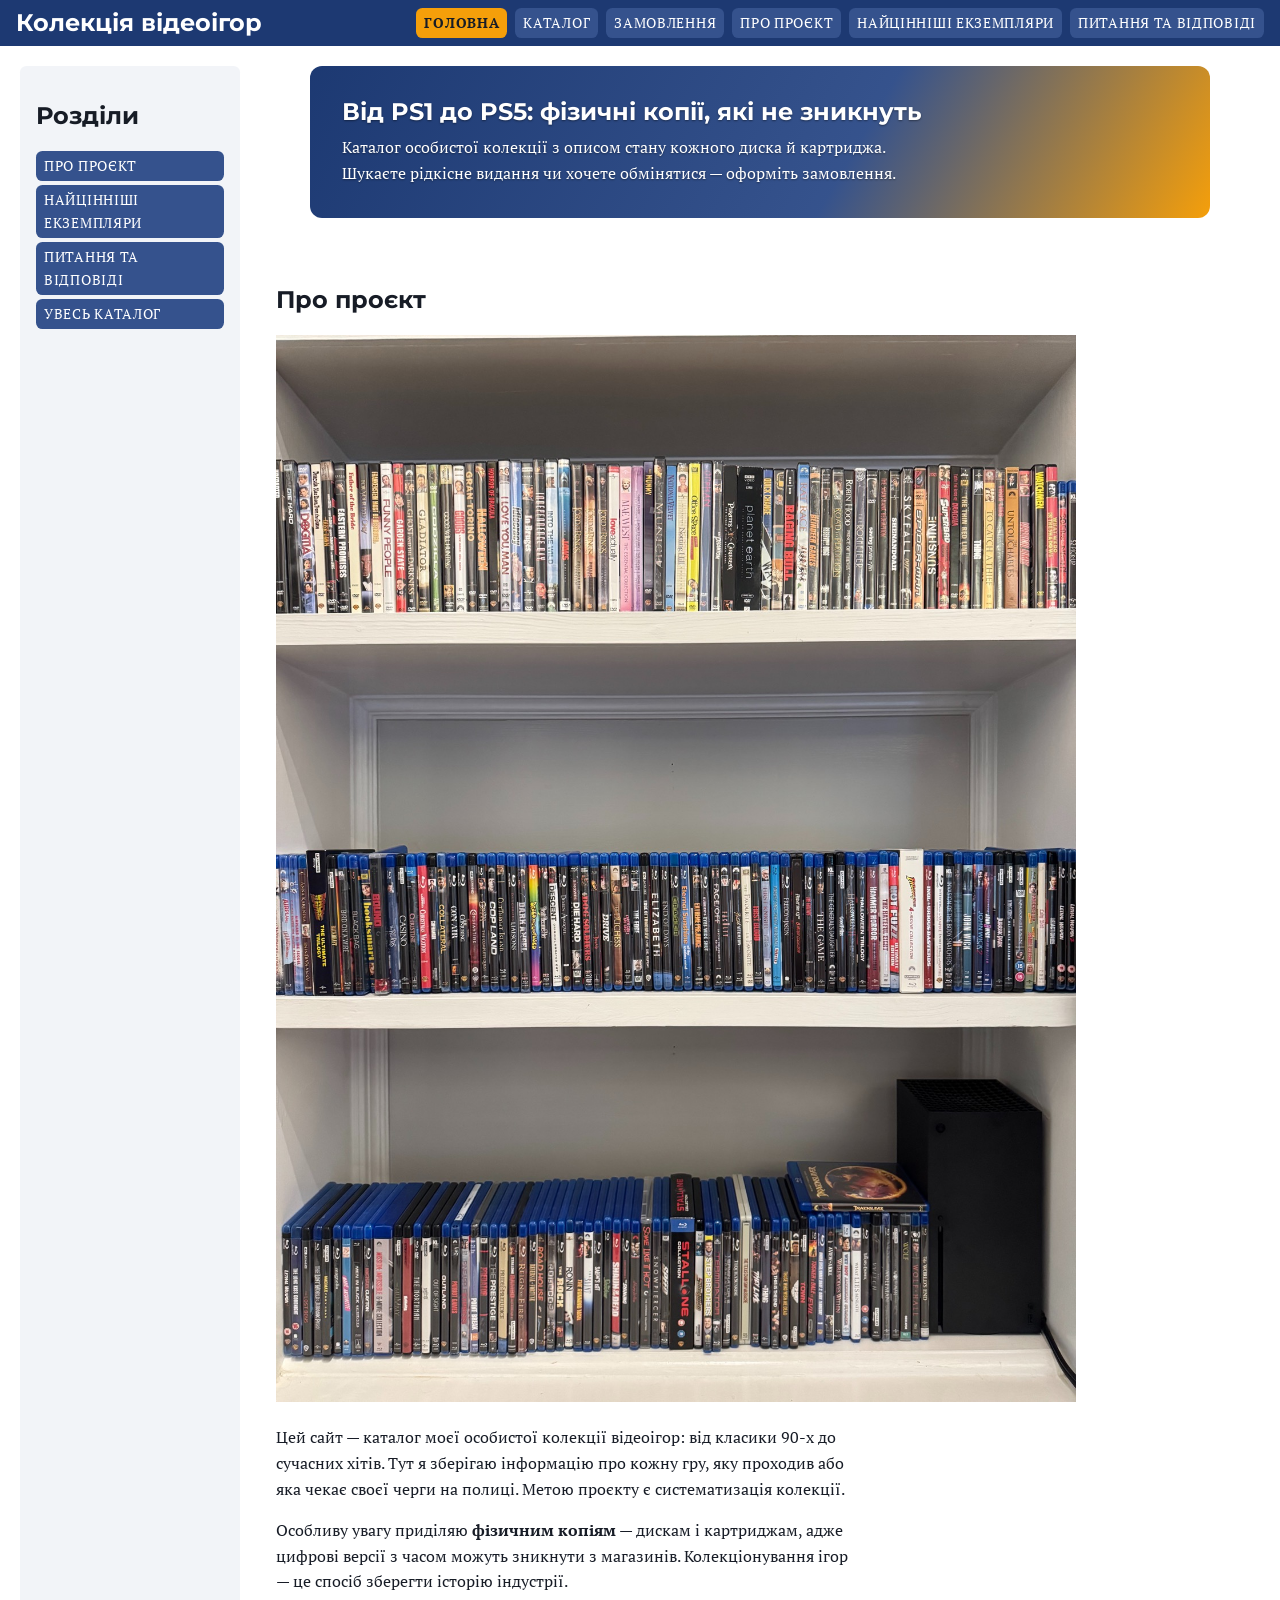
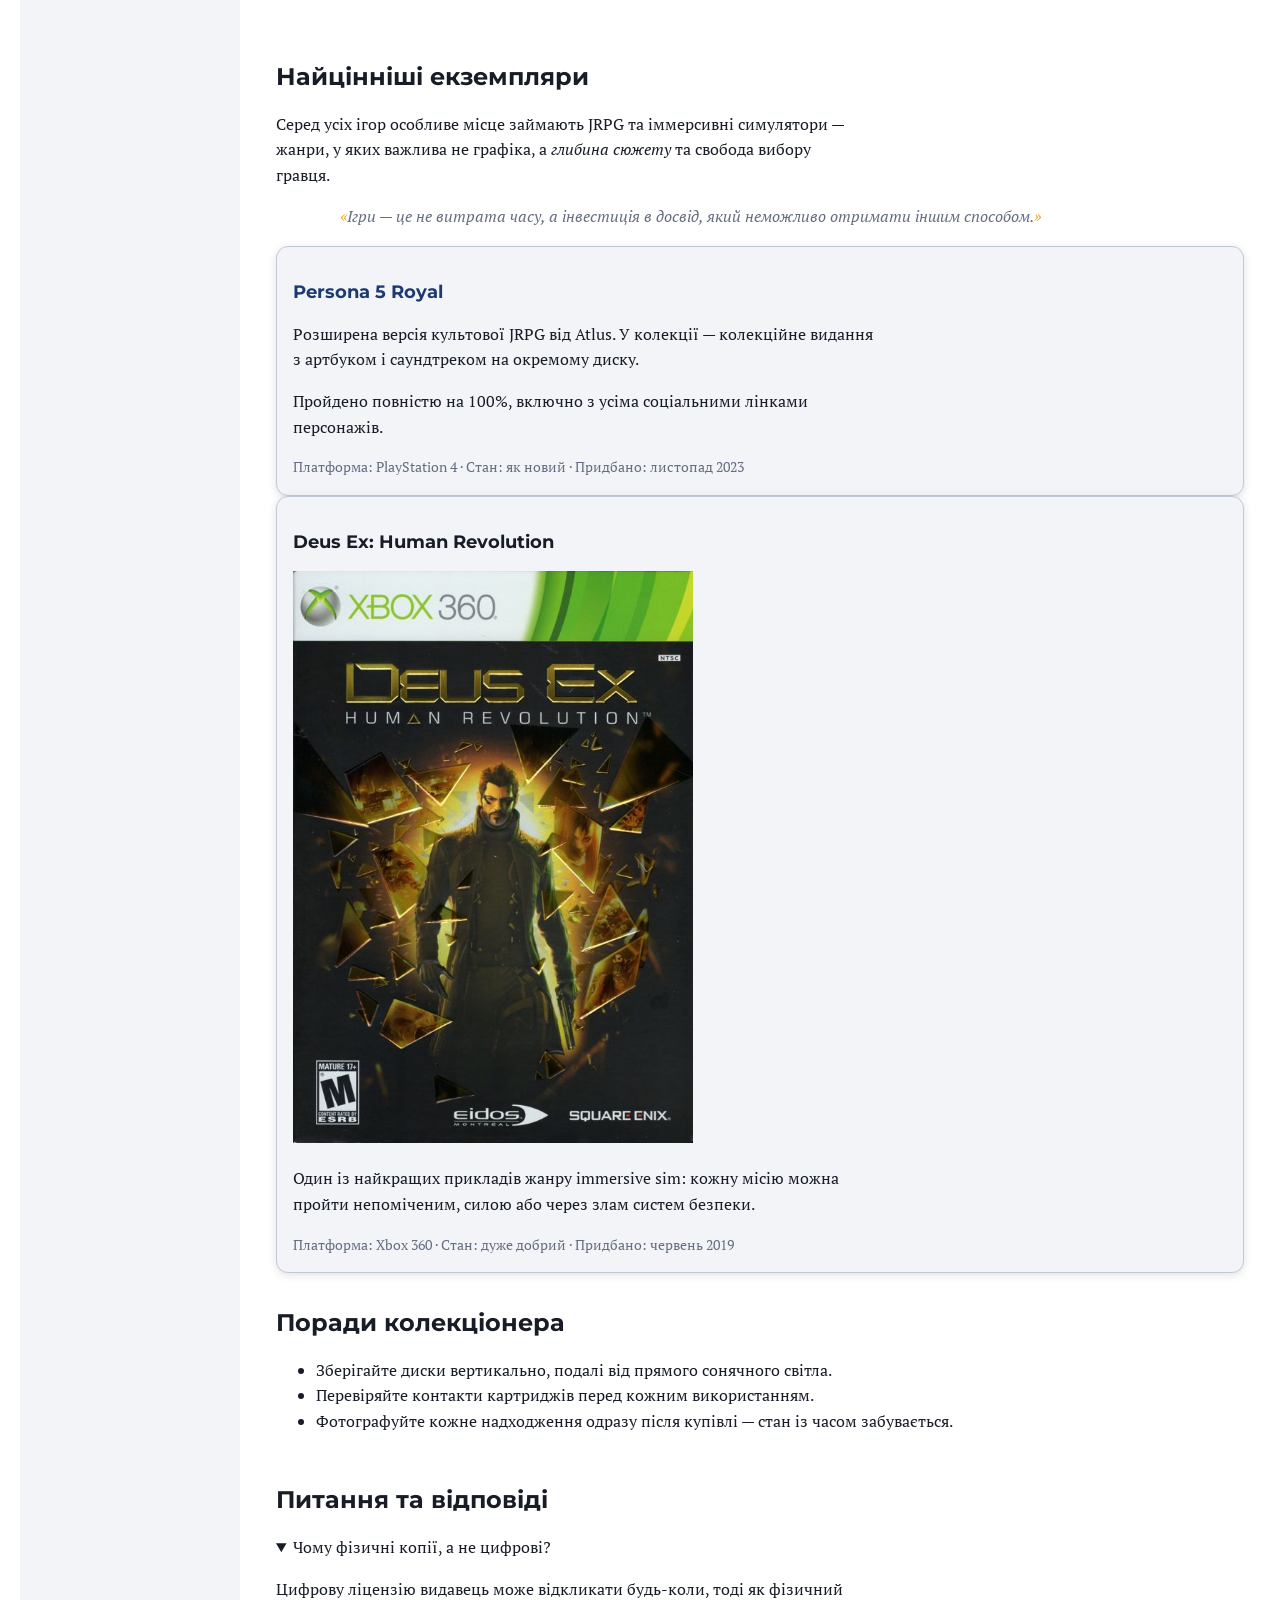
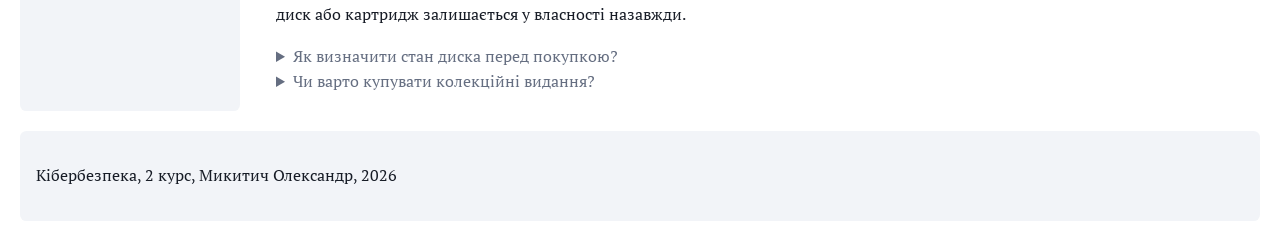
==== commit f7e3e7fa: "Навігація на Flexbox, притиснутий футер і модальне вікно" ====
--- a/index.html
+++ b/index.html
@@ -22,7 +22,17 @@
         </nav>
     </header>
 
-    <main>
+    <div class="layout layout--home">
+    <nav class="layout__nav" aria-label="Розділи головної">
+        <h2>Розділи</h2>
+        <ul>
+            <li><a href="#about">Про проєкт</a></li>
+            <li><a href="#favorites">Найцінніші екземпляри</a></li>
+            <li><a href="#faq">Питання та відповіді</a></li>
+            <li><a href="catalog.html">Увесь каталог</a></li>
+        </ul>
+    </nav>
+    <main class="layout__main">
         <section class="banner">
             <h2>Від PS1 до PS5: фізичні копії, які не зникнуть</h2>
             <p>Каталог особистої колекції з описом стану кожного диска й картриджа. Шукаєте рідкісне видання чи хочете обмінятися — оформіть замовлення.</p>
@@ -92,9 +102,10 @@
         </section>
     </main>
 
-    <footer>
+    <footer class="layout__footer">
         <p>Кібербезпека, 2 курс, Микитич Олександр, 2026</p>
-    </footer>
+        </footer>
+</div>
 
 </body>
 </html>
--- a/css/styles.css
+++ b/css/styles.css
@@ -44,8 +44,10 @@
     --color-valid: hsl(142 60% 32%);
 
     /* похідні кольори: щоб поза :root не лишилося жодного «сирого» кольору */
-    --color-on-brand: #ffffff;              /* текст на синьому фоні */
-    --color-brand-light: hsl(220 45% 38%);  /* плитки меню на фоні шапки */
+    --color-on-brand: #ffffff;
+    /* текст на синьому фоні */
+    --color-brand-light: hsl(220 45% 38%);
+    /* плитки меню на фоні шапки */
     --color-invalid-bg: hsl(0 72% 96%);
     --color-valid-bg: hsl(142 60% 96%);
 
@@ -65,6 +67,11 @@
     --card-width: 260px;
     --card-img-height: 170px;
     --banner-width: 900px;
+
+    /* макет (LR6) */
+    --gap: 1.25rem;
+    --min-col: 240px;
+    --sidebar: 220px;
 }
 
 /* ---------------------------------------------------------
@@ -75,18 +82,31 @@
     background: var(--color-bg);
     color: var(--color-text);
     font-family: var(--font-body);
-    font-size: 100%;        /* 16px */
-    line-height: 1.6;       /* 1.5–1.7 для основного тексту */
-}
-
-h1, h2, h3 {
+    font-size: 100%;
+    /* 16px */
+    line-height: 1.6;
+    /* 1.5–1.7 для основного тексту */
+}
+
+h1,
+h2,
+h3 {
     font-family: var(--font-heading);
-    line-height: 1.2;       /* 1.1–1.3 для заголовків */
-}
-
-h1 { font-size: 2rem; }
-h2 { font-size: 1.5rem; }
-h3 { font-size: 1.15rem; }
+    line-height: 1.2;
+    /* 1.1–1.3 для заголовків */
+}
+
+h1 {
+    font-size: 2rem;
+}
+
+h2 {
+    font-size: 1.5rem;
+}
+
+h3 {
+    font-size: 1.15rem;
+}
 
 /* зображення не вилазять за межі батьківського блока */
 img {
@@ -126,23 +146,28 @@
    z-index працює лише для позиціонованих елементів, тому без position
    він би просто ігнорувався; а без z-index картки з position: relative,
    що йдуть у розмітці пізніше, малювалися б поверх шапки. */
-body > header {
+body>header {
     position: sticky;
     top: 0;
     z-index: 10;
     padding: var(--space-sm) var(--space-md);
-    background: var(--color-brand);   /* непрозорий: текст не просвічує */
+    background: var(--color-brand);
+    /* непрозорий: текст не просвічує */
     color: var(--color-on-brand);
-}
-
-body > header h1 {
-    margin: 0 0 var(--space-sm);
+    display: flex;
+    align-items: center;
+    justify-content: space-between;
+    gap: var(--gap);
+}
+
+body>header h1 {
+    margin: 0;
     font-size: 1.5rem;
     color: var(--color-on-brand);
 }
 
 /* комбінатор "сусід": відступ одразу під шапкою перед основним вмістом */
-header + main {
+header+main {
     display: block;
     margin-top: var(--space);
 }
@@ -152,20 +177,20 @@
     padding: 0 var(--space-md);
 }
 
-nav ul {
+
+body>header ul {
+    display: flex;
+    flex-wrap: wrap;
+    gap: var(--space-sm);
     list-style: none;
-    padding-left: 0;
+    padding: 0;
     margin: 0;
 }
 
-nav li {
-    display: inline-block;
-    margin: 0 var(--space-xs) var(--space-xs) 0;
-}
 
 /* кожне посилання — окрема «плитка»: власний фон, відступи, скруглення */
 nav a {
-    display: inline-block;
+    display: block;
     padding: var(--space-xs) var(--space-sm);
     text-decoration: none;
     background: var(--color-brand-light);
@@ -193,7 +218,7 @@
     font-weight: 700;
 }
 
-body > footer {
+body>footer {
     background: var(--color-surface);
     color: var(--color-muted);
     padding: var(--space);
@@ -202,7 +227,7 @@
 
 /* комбінатор "прямий нащадок": стилізуємо лише секції, що лежать
    безпосередньо в <main>, а не вкладені в них довільні блоки */
-main > section {
+main>section {
     padding: var(--space) 0;
 }
 
@@ -210,7 +235,8 @@
    4. Таблиця каталогу з LR2 (п.6) — лише селекторами по структурі
    --------------------------------------------------------- */
 table {
-    border-collapse: collapse; /* інакше лінії подвояться */
+    border-collapse: collapse;
+    /* інакше лінії подвояться */
     width: 100%;
 }
 
@@ -220,7 +246,8 @@
     margin-bottom: 0.5em;
 }
 
-th, td {
+th,
+td {
     border: 1px solid var(--color-border);
     padding: 0.5em 0.75em;
     text-align: left;
@@ -269,7 +296,9 @@
     margin-bottom: 0.25em;
 }
 
-input, select, textarea {
+input,
+select,
+textarea {
     width: 100%;
     max-width: 24rem;
     padding: 0.5em;
@@ -329,7 +358,7 @@
 
 /* псевдоклас :checked — позначений варіант (радіо/чекбокс) підсвічує
    свій підпис, щоб було видно вибір навіть без фокуса на самому полі */
-input:checked + label {
+input:checked+label {
     color: var(--color-brand);
     font-weight: 700;
 }
@@ -346,7 +375,7 @@
 
 /* псевдоклас :first-child — прибираємо зайвий відступ зверху в першого
    елемента всередині <main>, яким би він не був */
-main > *:first-child {
+main>*:first-child {
     margin-top: 0;
 }
 
@@ -382,11 +411,26 @@
    Порядок критичний, бо :hover і :active йдуть пізніше за :link/:visited
    і мають перекривати їх у каскаді — якщо :visited поставити після :hover,
    відвіданий стан знову "забере" колір у наведення й клік. */
-a:link { color: var(--color-brand); }
-a:visited { color: var(--color-muted); }
-a:hover { color: var(--color-accent); }
-a:focus-visible { outline: 2px solid var(--color-accent); outline-offset: 2px; }
-a:active { color: var(--color-invalid); }
+a:link {
+    color: var(--color-brand);
+}
+
+a:visited {
+    color: var(--color-muted);
+}
+
+a:hover {
+    color: var(--color-accent);
+}
+
+a:focus-visible {
+    outline: 2px solid var(--color-accent);
+    outline-offset: 2px;
+}
+
+a:active {
+    color: var(--color-invalid);
+}
 
 /* ---------------------------------------------------------
    7. Демонстрація специфічності (п.9)
@@ -404,7 +448,9 @@
    один id — саме тому id для стилів зазвичай не використовують. */
 /* h3       { color: var(--color-text); } */
 /* .card h3 { color: var(--color-muted); } */
-#promo h3 { color: var(--color-brand); }
+#promo h3 {
+    color: var(--color-brand);
+}
 
 /* Якби тут був inline-стиль style="color: red" прямо в розмітці,
    він переміг би всі три правила вище, бо inline-стилі мають
@@ -464,14 +510,18 @@
     border-radius: var(--radius-lg);
 }
 
+.cards {
+    display: grid;
+    grid-template-columns: repeat(auto-fit, minmax(var(--min-col), 1fr));
+    gap: var(--gap);
+}
+
 /* Розкладка лише для карток у сітці каталогу. padding: 0 скасовує
    внутрішній відступ картки з LR4 — зображення має йти від краю до краю,
    а відступ отримує тільки .card__body. Вертикальний відступ — лише знизу. */
 .cards .card {
-    display: inline-block;
-    vertical-align: top;
-    width: var(--card-width);
-    margin: 0 var(--space-md) var(--space-lg) 0;
+    display: flex;
+    flex-direction: column;
     padding: 0;
     background: var(--color-bg);
 }
@@ -519,7 +569,7 @@
 }
 
 /* останній абзац картки — без нижнього відступу, його вже дає padding */
-.card__body > :last-child {
+.card__body> :last-child {
     margin-bottom: 0;
 }
 
@@ -532,7 +582,8 @@
     right: var(--space-sm);
     padding: var(--space-xs) var(--space-sm);
     background: var(--color-accent);
-    color: var(--color-text);     /* темний текст на бурштині — контрастніше за білий */
+    color: var(--color-text);
+    /* темний текст на бурштині — контрастніше за білий */
     font-family: var(--font-heading);
     font-size: 0.8rem;
     border-radius: 999px;
@@ -553,4 +604,104 @@
 
 .card__meta { margin-bottom: 24px; }
 .card__meta + .card__id { margin-top: 16px; }
-*/+*/
+/* margin-top: auto забирає весь вільний простір над блоком у flex-колонці,
+   так само як margin: 0 auto ділить простір по горизонталі, тому кнопки стають унизу */
+.card__actions {
+    margin-top: auto;
+    display: flex;
+    gap: var(--space-sm);
+    padding: var(--space-md);
+}
+
+.card .card__action {
+    display: block;
+    padding: var(--space-xs) var(--space-md);
+    background: var(--color-brand);
+    color: var(--color-on-brand);
+    border-radius: var(--radius);
+    text-decoration: none;
+}
+
+.card .card__action:hover {
+    background: var(--color-accent);
+}
+
+/* ---------- LR6: макет сторінки ---------- */
+.layout {
+    display: grid;
+    grid-template-columns: var(--sidebar) 1fr var(--sidebar);
+    grid-template-rows: 1fr auto;
+    grid-template-areas:
+                    "nav main side"
+        "foot foot foot";
+    gap: var(--gap);
+    padding: var(--gap);
+}
+
+.layout__nav    { grid-area: nav; }
+.layout__main   { grid-area: main; min-width: 0; }
+.layout__aside  { grid-area: side; }
+.layout__footer { grid-area: foot; }
+
+.layout__nav,
+.layout__aside,
+.layout__footer {
+    padding: var(--space-md);
+    background: var(--color-surface);
+    border-radius: var(--radius);
+}
+
+.layout__nav ul {
+    list-style: none;
+    padding: 0;
+    margin: 0;
+    display: flex;
+    flex-direction: column;
+    gap: var(--space-xs);
+}
+/* ---------- LR6: притиснутий футер ---------- */
+body {
+    display: flex;
+    flex-direction: column;
+    min-height: 100vh;
+}
+
+/* flex: 1 змушує елемент забрати весь вільний простір у flex-батька (body);
+   height: 100% тут не спрацює, бо в body немає явної висоти і не врахується шапка */
+.layout { flex: 1; }
+main    { flex: 1; }
+/* головна: дві колонки без aside */
+.layout--home {
+    grid-template-columns: var(--sidebar) 1fr;
+    grid-template-areas:
+        "nav  main"
+        "foot foot";
+}
+
+/* ---------- LR6: модальне вікно ---------- */
+/* z-index не потрібен: showModal() виносить вікно у верхній шар (top layer),
+   який завжди над усією сторінкою, на відміну від липкої шапки у звичайному потоці */
+dialog {
+    width: min(90%, 420px);
+    padding: var(--space-lg);
+    border: none;
+    border-radius: var(--radius);
+    background: var(--color-surface);
+    color: var(--color-text);
+    box-shadow: 0 12px 28px rgb(0 0 0 / 35%);
+}
+
+dialog::backdrop {
+    background: rgb(0 0 0 / 55%);
+}
+
+button.card__action {
+    border: none;
+    font: inherit;
+    cursor: pointer;
+}
+/* поки модальне вікно відкрите, сторінка позаду не прокручується */
+body:has(dialog[open]) {
+    overflow: hidden;
+}
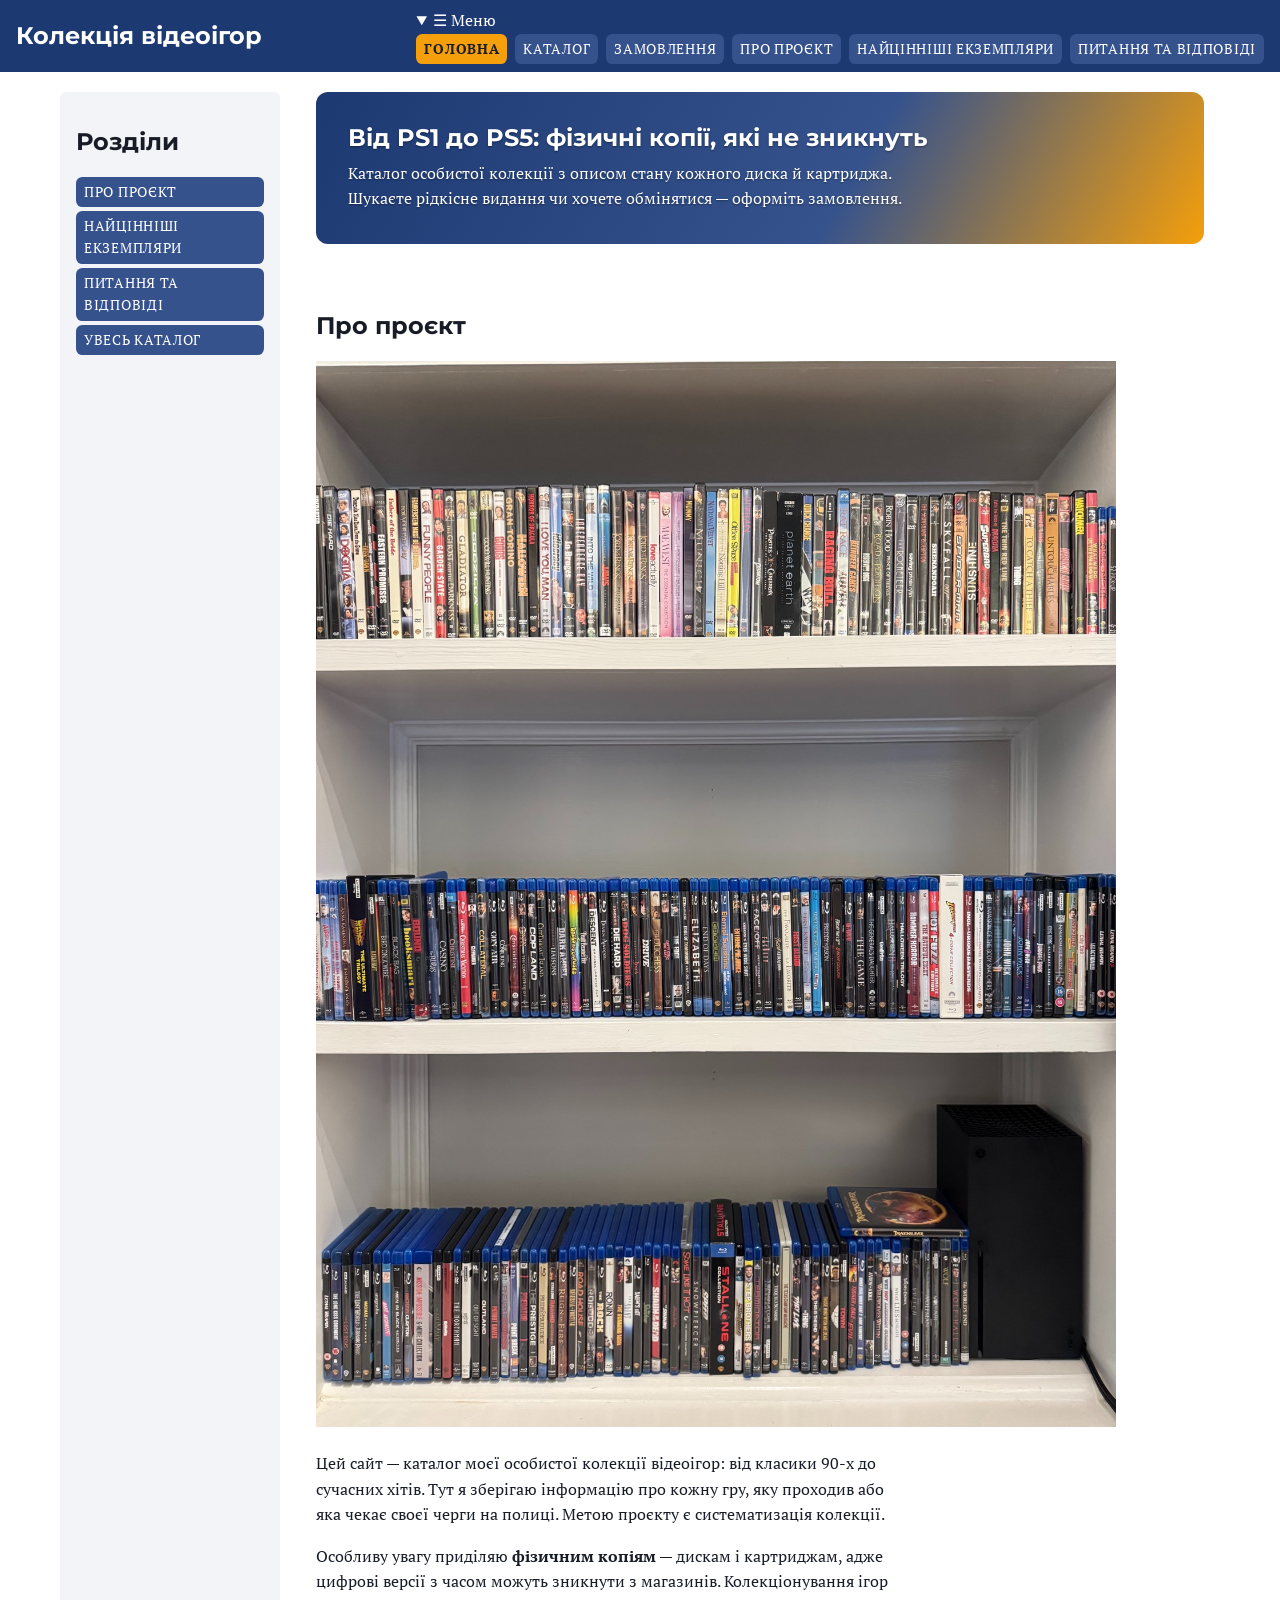
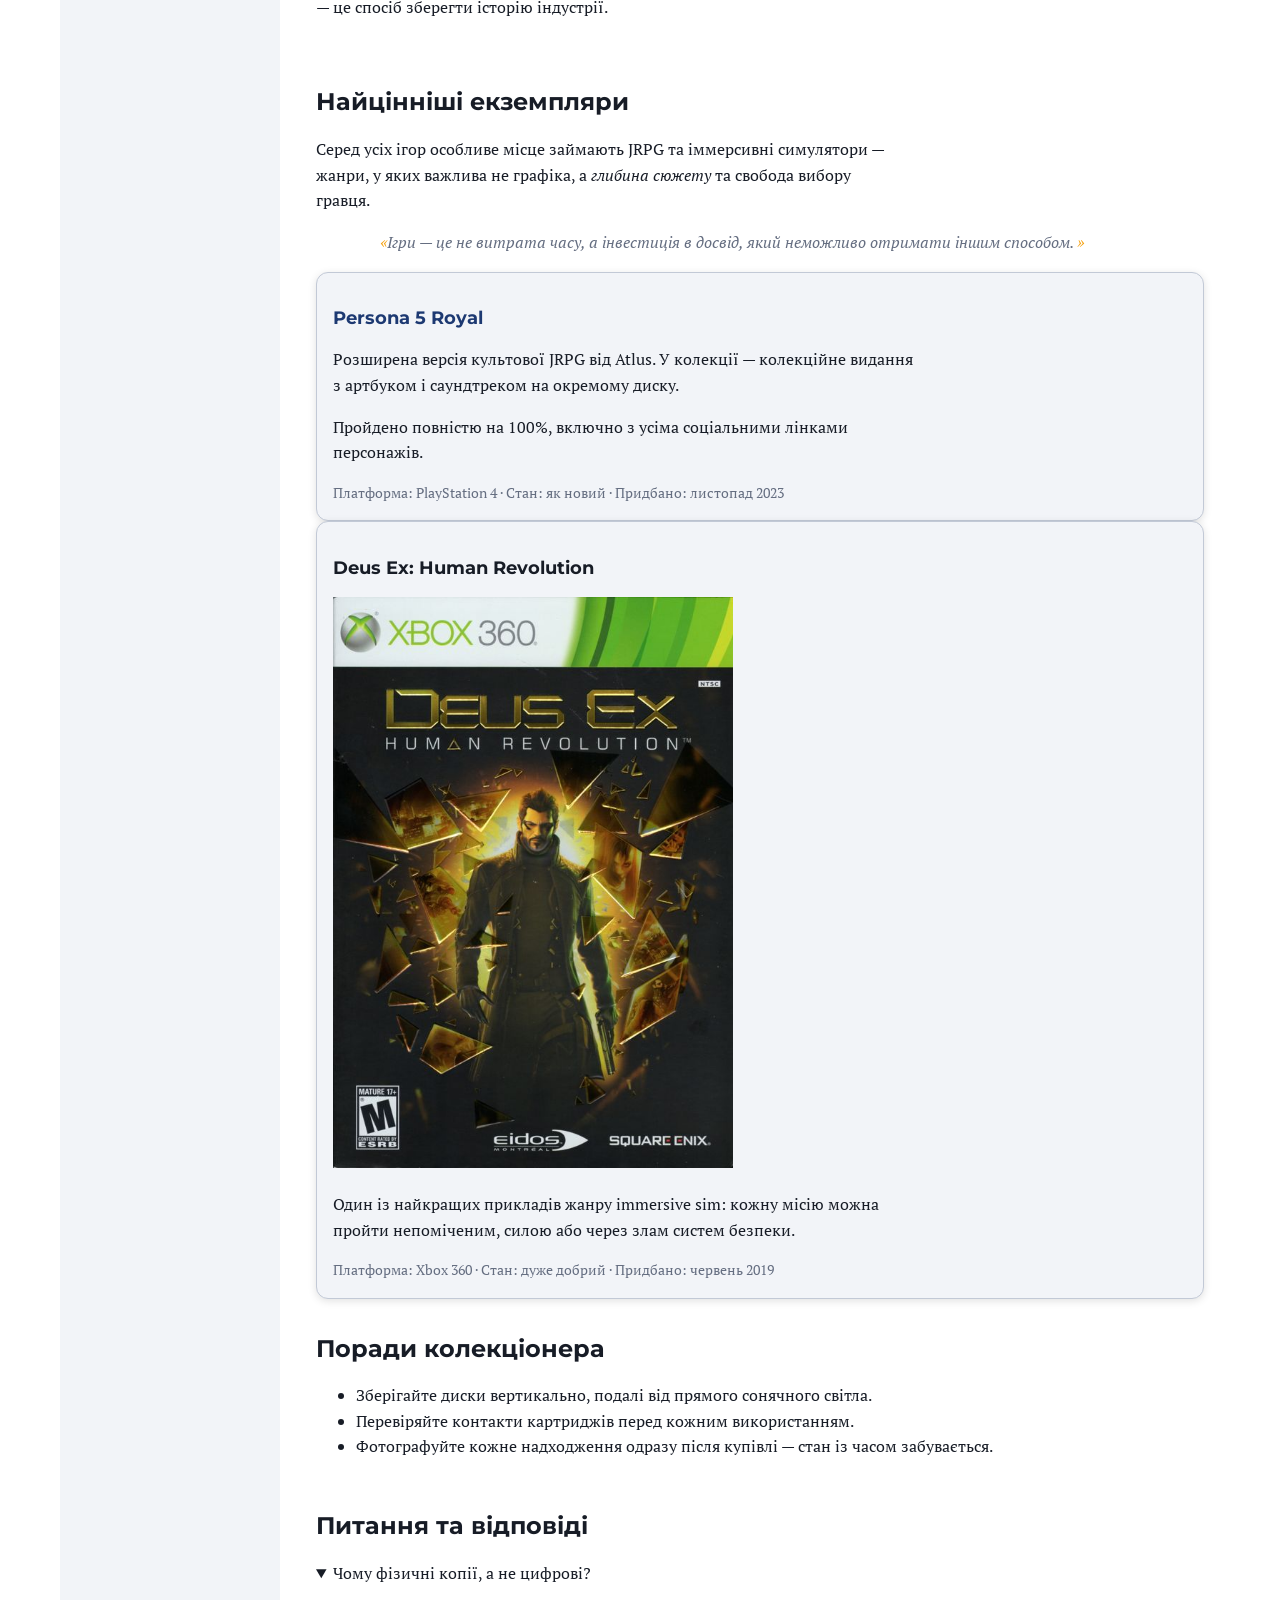
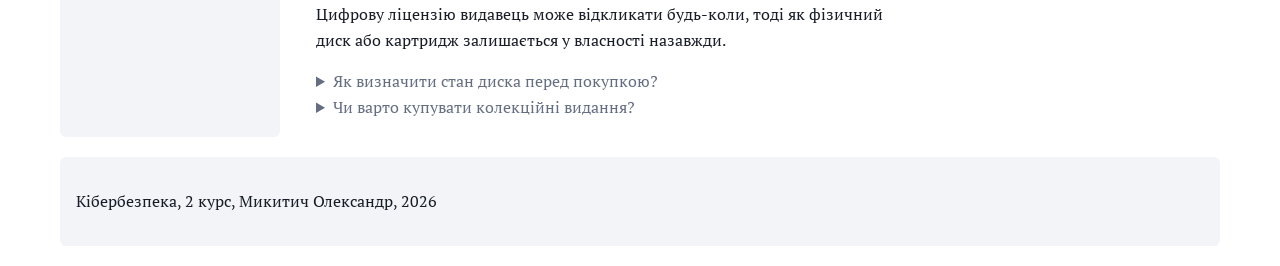
==== commit dfad865c: "Меню в шапці загорнуто в details/summary" ====
--- a/index.html
+++ b/index.html
@@ -1,111 +1,133 @@
 <!DOCTYPE html>
 <html lang="uk">
+
 <head>
     <meta charset="UTF-8">
     <meta name="viewport" content="width=device-width, initial-scale=1.0">
     <title>Колекція відеоігор</title>
     <link rel="stylesheet" href="css/styles.css">
 </head>
+
 <body>
 
     <header>
         <h1>Колекція відеоігор</h1>
-        <nav aria-label="Головне меню">
-            <ul>
-                <li><a href="index.html" class="current">Головна</a></li>
-                <li><a href="catalog.html">Каталог</a></li>
-                <li><a href="form.html">Замовлення</a></li>
-                <li><a href="#about">Про проєкт</a></li>
-                <li><a href="#favorites">Найцінніші екземпляри</a></li>
-                <li><a href="#faq">Питання та відповіді</a></li>
-            </ul>
+        <nav class="nav" aria-label="Головне меню">
+            <details open>
+                <summary class="nav__toggle">☰ Меню</summary>
+                <ul class="nav__list">
+                    <li><a href="index.html" class="current">Головна</a></li>
+                    <li><a href="catalog.html">Каталог</a></li>
+                    <li><a href="form.html">Замовлення</a></li>
+                    <li><a href="#about">Про проєкт</a></li>
+                    <li><a href="#favorites">Найцінніші екземпляри</a></li>
+                    <li><a href="#faq">Питання та відповіді</a></li>
+                </ul>
+            </details>
         </nav>
     </header>
 
     <div class="layout layout--home">
-    <nav class="layout__nav" aria-label="Розділи головної">
-        <h2>Розділи</h2>
-        <ul>
-            <li><a href="#about">Про проєкт</a></li>
-            <li><a href="#favorites">Найцінніші екземпляри</a></li>
-            <li><a href="#faq">Питання та відповіді</a></li>
-            <li><a href="catalog.html">Увесь каталог</a></li>
-        </ul>
-    </nav>
-    <main class="layout__main">
-        <section class="banner">
-            <h2>Від PS1 до PS5: фізичні копії, які не зникнуть</h2>
-            <p>Каталог особистої колекції з описом стану кожного диска й картриджа. Шукаєте рідкісне видання чи хочете обмінятися — оформіть замовлення.</p>
-        </section>
+        <nav class="layout__nav" aria-label="Розділи головної">
+            <h2>Розділи</h2>
+            <ul>
+                <li><a href="#about">Про проєкт</a></li>
+                <li><a href="#favorites">Найцінніші екземпляри</a></li>
+                <li><a href="#faq">Питання та відповіді</a></li>
+                <li><a href="catalog.html">Увесь каталог</a></li>
+            </ul>
+        </nav>
+        <main class="layout__main">
+            <section class="banner">
+                <h2>Від PS1 до PS5: фізичні копії, які не зникнуть</h2>
+                <p>Каталог особистої колекції з описом стану кожного диска й картриджа. Шукаєте рідкісне видання чи
+                    хочете обмінятися — оформіть замовлення.</p>
+            </section>
 
-        <section id="about">
-            <h2>Про проєкт</h2>
-            <img src="images/game-shelf.jpg" alt="Полиця з фізичними копіями відеоігор — дисками та картриджами різних поколінь консолей" width="800" height="500">
-            <p>Цей сайт — каталог моєї особистої колекції відеоігор: від класики 90-х до сучасних хітів. Тут я зберігаю інформацію про кожну гру, яку проходив або яка чекає своєї черги на полиці. Метою проєкту є систематизація колекції.</p>
-            <p>Особливу увагу приділяю <strong>фізичним копіям</strong> — дискам і картриджам, адже цифрові версії з часом можуть зникнути з магазинів. Колекціонування ігор — це спосіб зберегти історію індустрії.</p>
-        </section>
+            <section id="about">
+                <h2>Про проєкт</h2>
+                <img src="images/game-shelf.jpg"
+                    alt="Полиця з фізичними копіями відеоігор — дисками та картриджами різних поколінь консолей"
+                    width="800" height="500">
+                <p>Цей сайт — каталог моєї особистої колекції відеоігор: від класики 90-х до сучасних хітів. Тут я
+                    зберігаю інформацію про кожну гру, яку проходив або яка чекає своєї черги на полиці. Метою проєкту є
+                    систематизація колекції.</p>
+                <p>Особливу увагу приділяю <strong>фізичним копіям</strong> — дискам і картриджам, адже цифрові версії з
+                    часом можуть зникнути з магазинів. Колекціонування ігор — це спосіб зберегти історію індустрії.</p>
+            </section>
 
-        <section id="favorites">
-            <h2>Найцінніші екземпляри</h2>
-            <p>Серед усіх ігор особливе місце займають JRPG та іммерсивні симулятори — жанри, у яких важлива не графіка, а <em>глибина сюжету</em> та свобода вибору гравця.</p>
-            <blockquote>Ігри — це не витрата часу, а інвестиція в досвід, який неможливо отримати іншим способом.</blockquote>
+            <section id="favorites">
+                <h2>Найцінніші екземпляри</h2>
+                <p>Серед усіх ігор особливе місце займають JRPG та іммерсивні симулятори — жанри, у яких важлива не
+                    графіка, а <em>глибина сюжету</em> та свобода вибору гравця.</p>
+                <blockquote>Ігри — це не витрата часу, а інвестиція в досвід, який неможливо отримати іншим способом.
+                </blockquote>
 
-            <article class="card" id="promo">
-                <header>
-                    <h3>Persona 5 Royal</h3>
-                </header>
-                <p>Розширена версія культової JRPG від Atlus. У колекції — колекційне видання з артбуком і саундтреком на окремому диску.</p>
-                <p>Пройдено повністю на 100%, включно з усіма соціальними лінками персонажів.</p>
-                <footer>
-                    Платформа: PlayStation 4 · Стан: як новий · Придбано: <time datetime="2023-11">листопад 2023</time>
-                </footer>
-            </article>
+                <article class="card" id="promo">
+                    <header>
+                        <h3>Persona 5 Royal</h3>
+                    </header>
+                    <p>Розширена версія культової JRPG від Atlus. У колекції — колекційне видання з артбуком і
+                        саундтреком на окремому диску.</p>
+                    <p>Пройдено повністю на 100%, включно з усіма соціальними лінками персонажів.</p>
+                    <footer>
+                        Платформа: PlayStation 4 · Стан: як новий · Придбано: <time datetime="2023-11">листопад
+                            2023</time>
+                    </footer>
+                </article>
 
-            <article class="card">
-                <header>
-                    <h3>Deus Ex: Human Revolution</h3>
-                </header>
-                <img src="images/deus-ex-human-revolution.jpg" alt="Обкладинка колекційного видання Deus Ex: Human Revolution" width="400" height="300" loading="lazy">
-                <p>Один із найкращих прикладів жанру immersive sim: кожну місію можна пройти непоміченим, силою або через злам систем безпеки.</p>
-                <footer>
-                    Платформа: Xbox 360 · Стан: дуже добрий · Придбано: <time datetime="2019-06">червень 2019</time>
-                </footer>
-            </article>
-        </section>
+                <article class="card">
+                    <header>
+                        <h3>Deus Ex: Human Revolution</h3>
+                    </header>
+                    <img src="images/deus-ex-human-revolution.jpg"
+                        alt="Обкладинка колекційного видання Deus Ex: Human Revolution" width="400" height="300"
+                        loading="lazy">
+                    <p>Один із найкращих прикладів жанру immersive sim: кожну місію можна пройти непоміченим, силою або
+                        через злам систем безпеки.</p>
+                    <footer>
+                        Платформа: Xbox 360 · Стан: дуже добрий · Придбано: <time datetime="2019-06">червень 2019</time>
+                    </footer>
+                </article>
+            </section>
 
-        <aside>
-            <h2>Поради колекціонера</h2>
-            <ul>
-                <li>Зберігайте диски вертикально, подалі від прямого сонячного світла.</li>
-                <li>Перевіряйте контакти картриджів перед кожним використанням.</li>
-                <li>Фотографуйте кожне надходження одразу після купівлі — стан із часом забувається.</li>
-            </ul>
-        </aside>
+            <aside>
+                <h2>Поради колекціонера</h2>
+                <ul>
+                    <li>Зберігайте диски вертикально, подалі від прямого сонячного світла.</li>
+                    <li>Перевіряйте контакти картриджів перед кожним використанням.</li>
+                    <li>Фотографуйте кожне надходження одразу після купівлі — стан із часом забувається.</li>
+                </ul>
+            </aside>
 
-        <section id="faq">
-            <h2>Питання та відповіді</h2>
+            <section id="faq">
+                <h2>Питання та відповіді</h2>
 
-            <details open>
-                <summary>Чому фізичні копії, а не цифрові?</summary>
-                <p>Цифрову ліцензію видавець може відкликати будь-коли, тоді як фізичний диск або картридж залишається у власності назавжди.</p>
-            </details>
+                <details open>
+                    <summary>Чому фізичні копії, а не цифрові?</summary>
+                    <p>Цифрову ліцензію видавець може відкликати будь-коли, тоді як фізичний диск або картридж
+                        залишається у власності назавжди.</p>
+                </details>
 
-            <details>
-                <summary>Як визначити стан диска перед покупкою?</summary>
-                <p>Диск оглядають на подряпини під косим світлом, а картридж перевіряють на окислення контактів і цілісність етикетки.</p>
-            </details>
+                <details>
+                    <summary>Як визначити стан диска перед покупкою?</summary>
+                    <p>Диск оглядають на подряпини під косим світлом, а картридж перевіряють на окислення контактів і
+                        цілісність етикетки.</p>
+                </details>
 
-            <details>
-                <summary>Чи варто купувати колекційні видання?</summary>
-                <p>Так, якщо плануєте зберігати гру довгостроково — колекційні видання рідше знецінюються і мають додаткові матеріали.</p>
-            </details>
-        </section>
-    </main>
+                <details>
+                    <summary>Чи варто купувати колекційні видання?</summary>
+                    <p>Так, якщо плануєте зберігати гру довгостроково — колекційні видання рідше знецінюються і мають
+                        додаткові матеріали.</p>
+                </details>
+            </section>
+        </main>
 
-    <footer class="layout__footer">
-        <p>Кібербезпека, 2 курс, Микитич Олександр, 2026</p>
+        <footer class="layout__footer">
+            <p>Кібербезпека, 2 курс, Микитич Олександр, 2026</p>
         </footer>
-</div>
+    </div>
 
 </body>
+
 </html>
--- a/css/styles.css
+++ b/css/styles.css
@@ -27,6 +27,17 @@
 *::after {
     box-sizing: border-box;
 }
+
+   /* Тут ваш коментар своїми словами */
+   img,
+   video,
+   iframe {
+       max-width: 100%;
+       height: auto;
+   }
+      .table-wrap {
+       overflow-x: auto;
+   }
 
 /* ---------------------------------------------------------
    1. Палітра та нетипові custom properties
@@ -292,7 +303,7 @@
 }
 
 label {
-    display: inline-block;
+    display: block;
     margin-bottom: 0.25em;
 }
 
@@ -511,9 +522,24 @@
 }
 
 .cards {
+  
     display: grid;
     grid-template-columns: repeat(auto-fit, minmax(var(--min-col), 1fr));
     gap: var(--gap);
+}
+
+/* база (телефон): --min-col: 240px з :root дає одну картку в ряд.
+   Нижче перевизначаємо тільки значення змінної, а не кількість колонок. */
+@media (min-width: 768px) {
+    .cards {
+        --min-col: 200px;
+    }
+}
+
+@media (min-width: 1024px) {
+    .cards {
+        --min-col: 160px;
+    }
 }
 
 /* Розкладка лише для карток у сітці каталогу. padding: 0 скасовує
@@ -597,7 +623,7 @@
    два вертикальні відступи блокових сусідів, що стикаються, не додаються,
    а зливаються в один — більший із двох.
    Горизонтальні відступи так не поводяться, вони завжди додаються.
-   Між самими картками схлопування немає: вони inline-block, а відступи
+   Між самими картками схлопування немає: вони елементи Grid, а відступи
    рядкових блоків не схлопуються ніколи.
    Саме тому в цій роботі всі вертикальні відступи задані тільки
    в один бік — знизу.
@@ -611,6 +637,7 @@
     margin-top: auto;
     display: flex;
     gap: var(--space-sm);
+    flex-wrap: wrap;
     padding: var(--space-md);
 }
 
@@ -630,19 +657,43 @@
 /* ---------- LR6: макет сторінки ---------- */
 .layout {
     display: grid;
-    grid-template-columns: var(--sidebar) 1fr var(--sidebar);
-    grid-template-rows: 1fr auto;
+    grid-template-columns: 1fr;
     grid-template-areas:
-                    "nav main side"
-        "foot foot foot";
+        "nav"
+        "main"
+        "side"
+        "foot";
     gap: var(--gap);
     padding: var(--gap);
 }
+
 
 .layout__nav    { grid-area: nav; }
 .layout__main   { grid-area: main; min-width: 0; }
 .layout__aside  { grid-area: side; }
 .layout__footer { grid-area: foot; }
+
+@media (min-width: 768px) {
+    .layout {
+        grid-template-columns: 2fr 1fr;
+        grid-template-areas:
+            "nav  nav"
+            "main side"
+            "foot foot";
+    }
+}
+
+@media (min-width: 1024px) {
+    .layout {
+        grid-template-columns: var(--sidebar) 1fr var(--sidebar);
+        grid-template-rows: 1fr auto;
+        grid-template-areas:
+            "nav  main side"
+            "foot foot foot";
+        width: min(100%, 1200px);
+        margin: 0 auto;
+    }
+}
 
 .layout__nav,
 .layout__aside,
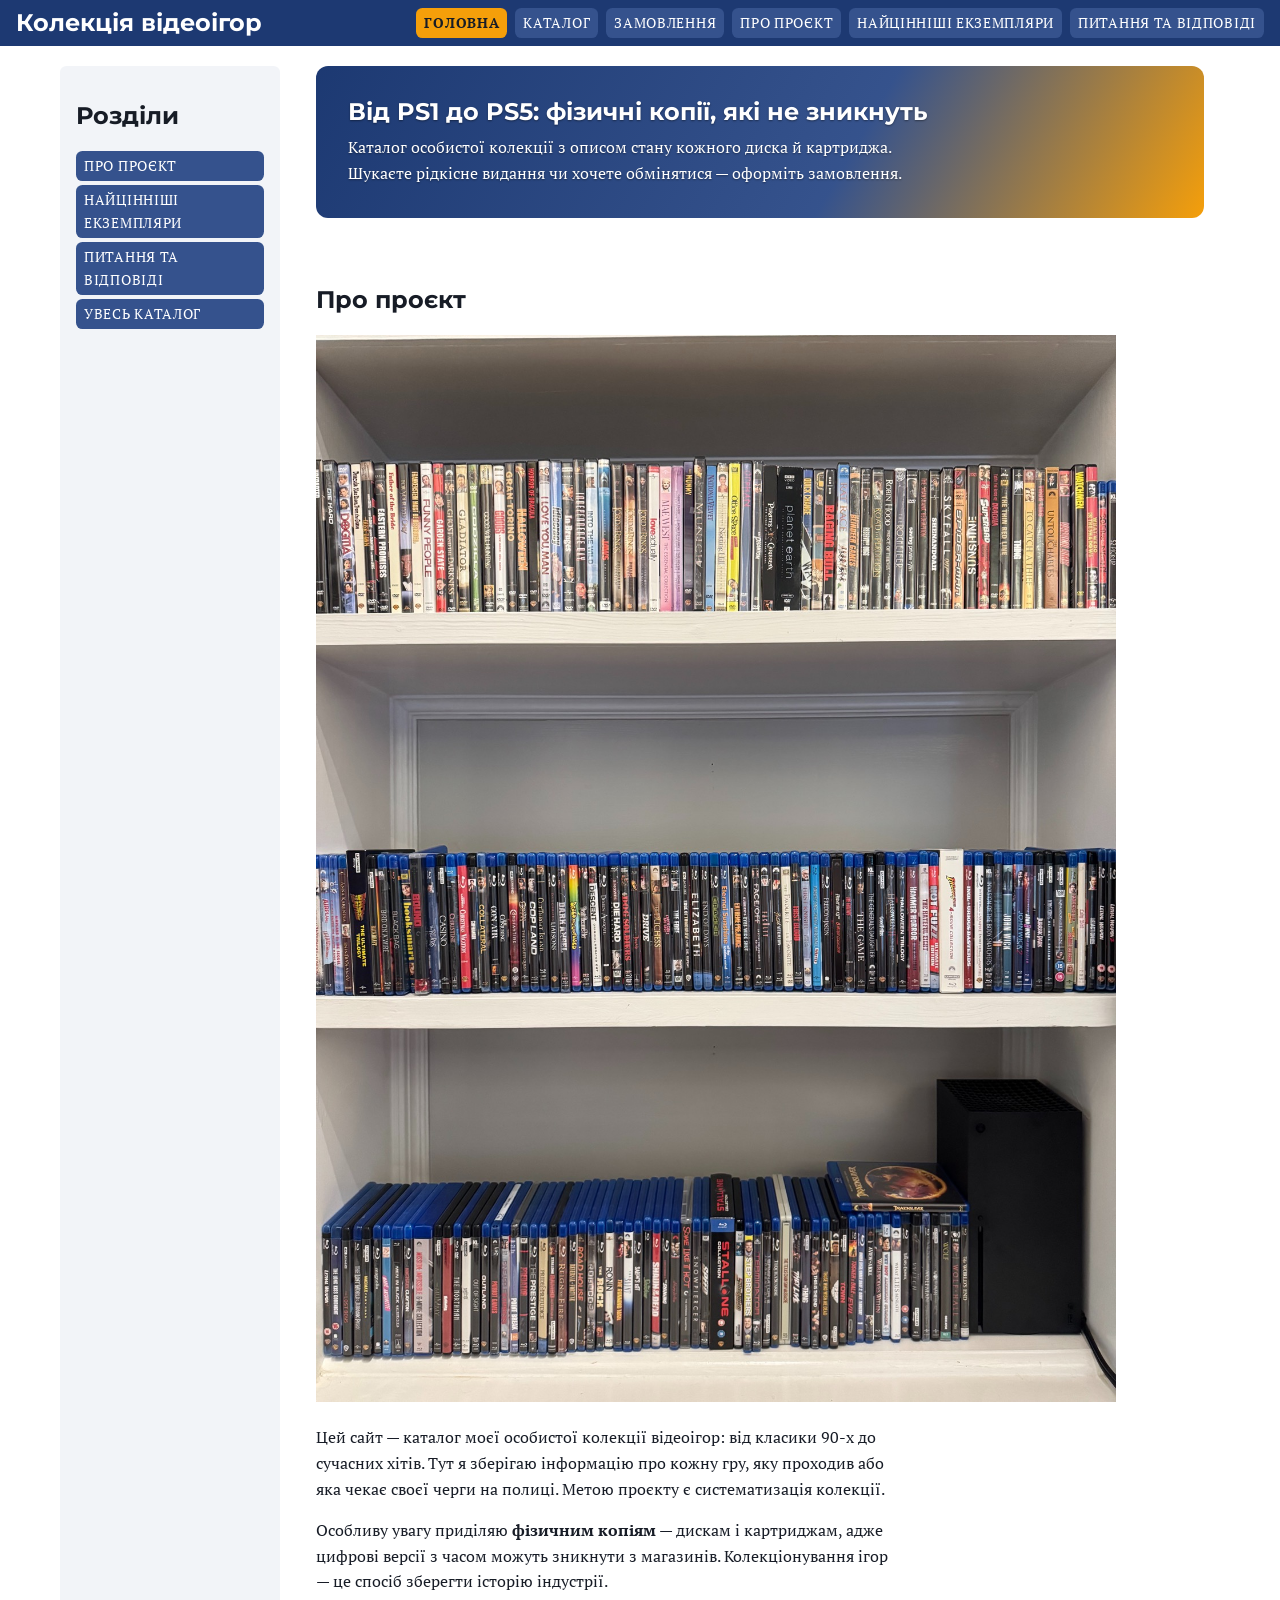
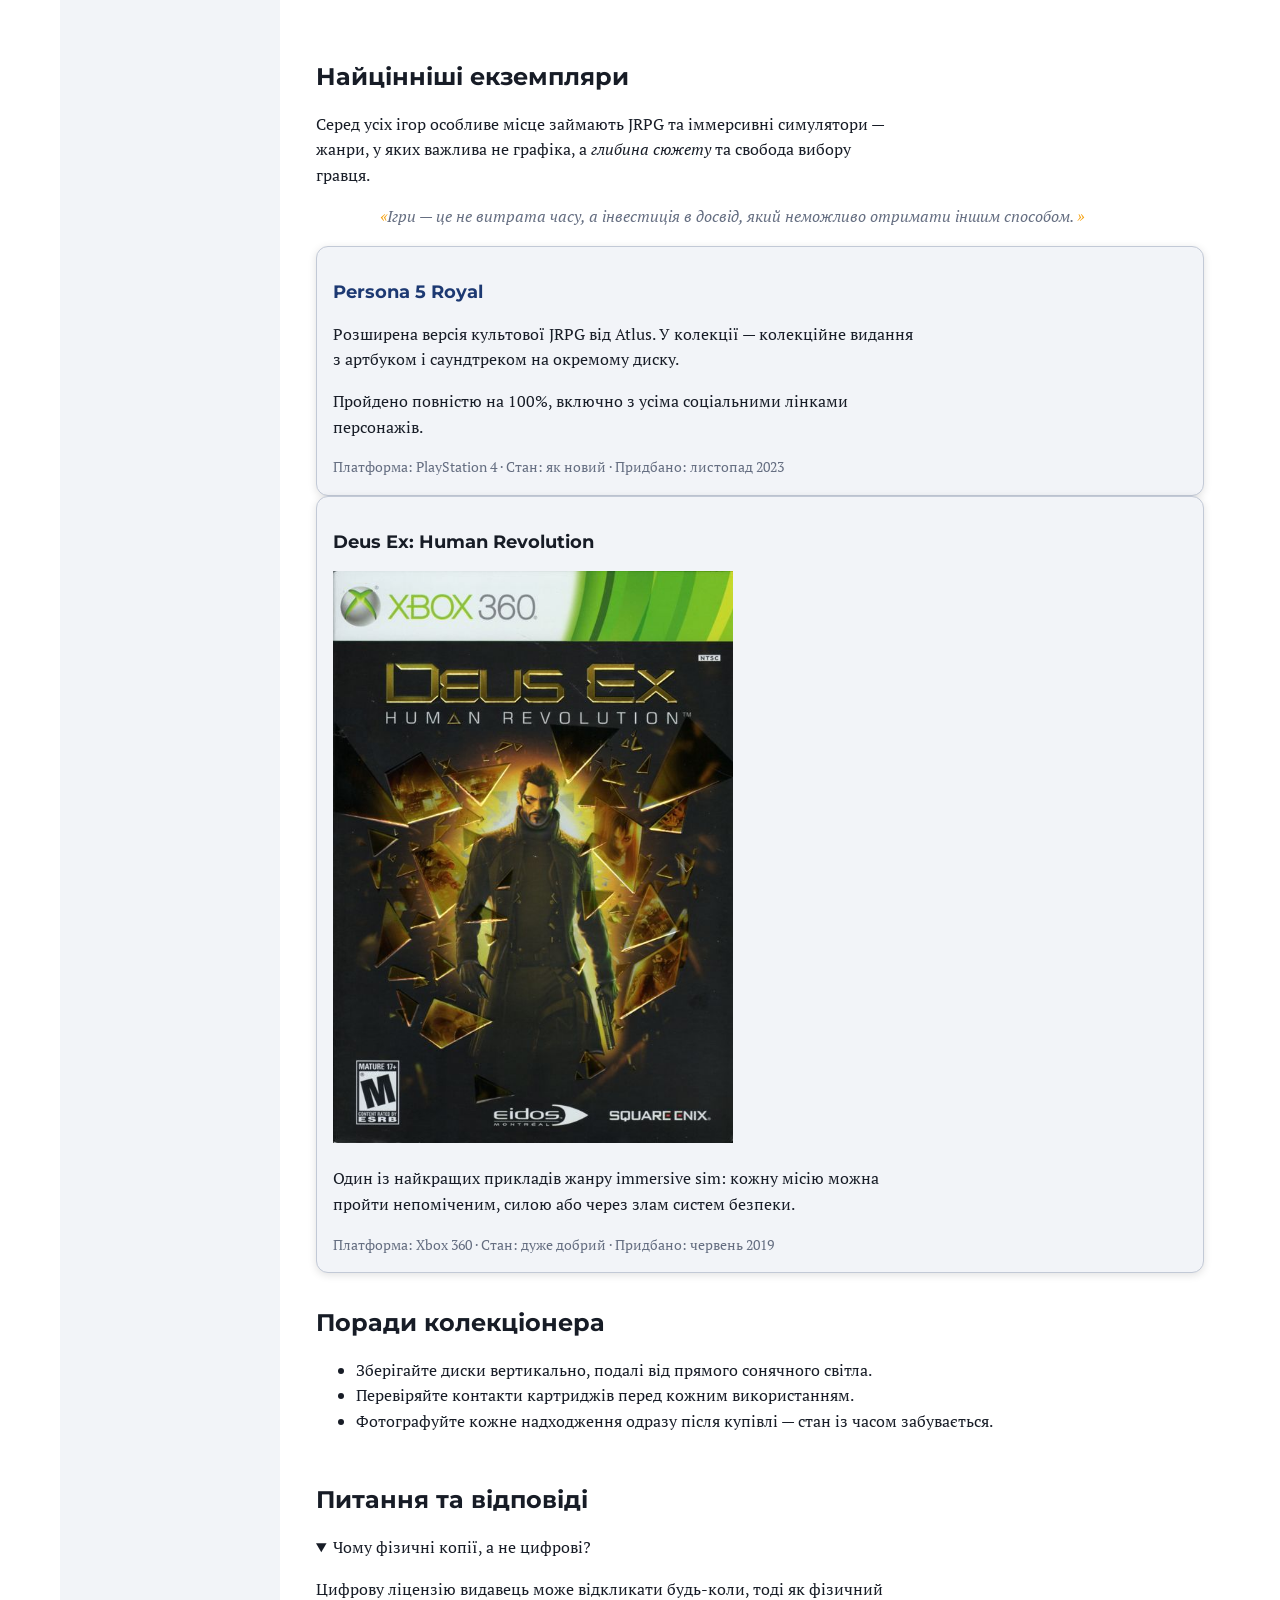
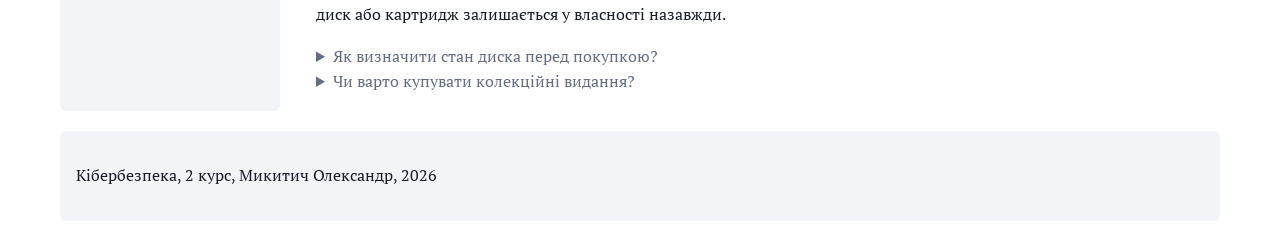
==== commit 8cdb2d0c: "LR9: бургер-меню на index.html і form.html" ====
--- a/index.html
+++ b/index.html
@@ -6,24 +6,24 @@
     <meta name="viewport" content="width=device-width, initial-scale=1.0">
     <title>Колекція відеоігор</title>
     <link rel="stylesheet" href="css/styles.css">
+    <script src="js/app.js" defer></script>
+    <link rel="icon" href="data:,">
 </head>
 
 <body>
 
     <header>
         <h1>Колекція відеоігор</h1>
-        <nav class="nav" aria-label="Головне меню">
-            <details open>
-                <summary class="nav__toggle">☰ Меню</summary>
-                <ul class="nav__list">
-                    <li><a href="index.html" class="current">Головна</a></li>
-                    <li><a href="catalog.html">Каталог</a></li>
-                    <li><a href="form.html">Замовлення</a></li>
-                    <li><a href="#about">Про проєкт</a></li>
-                    <li><a href="#favorites">Найцінніші екземпляри</a></li>
-                    <li><a href="#faq">Питання та відповіді</a></li>
-                </ul>
-            </details>
+        <button id="burger" class="burger" type="button" aria-expanded="false" aria-controls="menu">☰</button>
+        <nav id="menu" class="nav menu" aria-label="Головне меню">
+            <ul class="nav__list">
+                <li><a href="index.html" class="current">Головна</a></li>
+                <li><a href="catalog.html">Каталог</a></li>
+                <li><a href="form.html">Замовлення</a></li>
+                <li><a href="index.html#about">Про проєкт</a></li>
+                <li><a href="index.html#favorites">Найцінніші екземпляри</a></li>
+                <li><a href="index.html#faq">Питання та відповіді</a></li>
+            </ul>
         </nav>
     </header>
 
--- a/css/styles.css
+++ b/css/styles.css
@@ -228,8 +228,86 @@
     color: var(--color-text);
     font-weight: 700;
 }
-
-body>footer {
+/* ----- Меню без JS: <details> + <summary> ----- */
+/* База (телефон): у шапці заголовок, а меню під ним на всю ширину */
+body > header {
+    flex-wrap: wrap;
+}
+
+.nav {
+    flex: 1 1 100%;
+}
+
+/* summary виглядає як кнопка; display: block прибирає стандартний трикутник */
+.burger {
+    display: block;
+    min-height: 44px;
+    padding: var(--space-sm) var(--space-md);
+    background: var(--color-brand-light);
+    color: var(--color-on-brand);
+    border-radius: var(--radius);
+    font-weight: bold;
+    cursor: pointer;
+}
+
+/* summary втрачає видимий фокус через наші стилі, тому повертаємо його */
+.burger:focus-visible {
+    outline: 3px solid var(--color-accent);
+    outline-offset: 2px;
+}
+
+/* Пункти вертикально, кожен не нижчий за 44px (мінімум для пальця) */
+.nav__list {
+    list-style: none;
+    margin: var(--space-sm) 0 0;
+    padding: 0;
+    display: flex;
+    flex-direction: column;
+    gap: var(--space-xs);
+}
+
+.nav__list a {
+    display: flex;
+    align-items: center;
+    min-height: 44px;
+}
+
+/* На вузькому екрані меню сховане, поки не додано клас .open */
+.menu {
+    display: none;
+}
+
+.menu.open {
+    display: block;
+}
+
+@media (min-width: 768px) {
+    /* Кнопку ховаємо, меню видно завжди, список стає горизонтальним рядом на Flexbox */
+    .nav {
+        flex: 0 1 auto;
+    }
+
+    .burger {
+        display: none;
+    }
+
+    .menu {
+        display: block;
+    }
+
+    .nav__list {
+        flex-direction: row;
+        flex-wrap: wrap;
+        margin: 0;
+        gap: var(--space-sm);
+    }
+
+    .nav__list a {
+        min-height: 0;
+    }
+}
+
+body>footer.nav {
     background: var(--color-surface);
     color: var(--color-muted);
     padding: var(--space);
@@ -519,6 +597,7 @@
     overflow: hidden;
     border: 1px solid var(--color-border);
     border-radius: var(--radius-lg);
+    transition: transform 250ms ease, box-shadow 250ms ease;
 }
 
 .cards {
@@ -561,7 +640,21 @@
     width: 100%;
     height: var(--card-img-height);
     object-fit: cover;
-    object-position: center;
+        object-position: center;
+    transition: transform 250ms ease;
+}
+/* Картка піднімається при наведенні і при фокусі всередині (клавіатура) */
+.card:hover,
+.card:focus-within {
+    transform: translateY(-6px);
+    box-shadow: 0 14px 28px rgb(0 0 0 / 18%);
+}
+
+/* Вкладений ефект: обкладинка всередині картки трохи збільшується.
+   overflow: hidden на .card обрізає збільшену картинку по рамці. */
+.card:hover .card__img,
+.card:focus-within .card__img {
+    transform: scale(1.08);
 }
 
 .card__body {
@@ -722,12 +815,16 @@
    height: 100% тут не спрацює, бо в body немає явної висоти і не врахується шапка */
 .layout { flex: 1; }
 main    { flex: 1; }
-/* головна: дві колонки без aside */
-.layout--home {
-    grid-template-columns: var(--sidebar) 1fr;
-    grid-template-areas:
-        "nav  main"
-        "foot foot";
+
+/* Головна: без правої колонки. На телефоні лишається одна колонка (база .layout),
+   дві зони з'являються з 768px */
+@media (min-width: 768px) {
+    .layout--home {
+        grid-template-columns: var(--sidebar) 1fr;
+        grid-template-areas:
+            "nav main"
+            "foot foot";
+    }
 }
 
 /* ---------- LR6: модальне вікно ---------- */
@@ -747,6 +844,47 @@
     background: rgb(0 0 0 / 55%);
 }
 
+/* ===== Анімація появи модалки (@keyframes) ===== */
+@keyframes fade {
+    from { opacity: 0; }
+    to   { opacity: 1; }
+}
+
+@keyframes pop {
+    from {
+        opacity: 0;
+        transform: translateY(24px) scale(0.96);
+    }
+    to {
+        opacity: 1;
+        transform: translateY(0) scale(1);
+    }
+}
+
+/* both: до початку анімації вікно вже має вигляд першого кадру, а після кінця лишається в стані останнього. Без нього вікно на мить мигнуло б у кінцевому вигляді до старту. */
+dialog[open] {
+    animation: pop 280ms ease-out both;
+}
+
+dialog[open]::backdrop {
+    animation: fade 200ms ease-out both;
+}
+
+/* ===== Спінер завантаження (заготовка для LR10) ===== */
+.spinner {
+    width: 48px;
+    height: 48px;
+    border: 6px solid var(--color-surface);
+    border-top-color: var(--color-accent);
+    border-radius: 50%;
+    /* linear: швидкість обертання стала, коло крутиться рівно. З ease воно б сповільнювалось на початку й у кінці кожного оберту і виглядало б як ривки. */
+    animation: spin 900ms linear infinite;
+}
+
+@keyframes spin {
+    to { transform: rotate(360deg); }
+}
+
 button.card__action {
     border: none;
     font: inherit;
@@ -755,4 +893,58 @@
 /* поки модальне вікно відкрите, сторінка позаду не прокручується */
 body:has(dialog[open]) {
     overflow: hidden;
+}
+
+/* ===== Повага до prefers-reduced-motion ===== */
+@media (prefers-reduced-motion: reduce) {
+    *, *::before, *::after {
+        animation-duration: 0.01ms !important;
+        animation-iteration-count: 1 !important;
+        transition-duration: 0.01ms !important;
+        scroll-behavior: auto !important;
+    }
+}
+
+/* Картка не рухається, але реакція на наведення лишається (змінюється колір, а не позиція) */
+@media (prefers-reduced-motion: reduce) {
+    .card:hover,
+    .card:focus-within {
+        transform: none;
+        background: var(--color-surface);
+    }
+
+    .card:hover .card__img,
+    .card:focus-within .card__img {
+        transform: none;
+    }
+}
+
+/* white-space: pre-line зберігає переноси рядків із \n; без нього всі рядки виводу злилися б в один суцільний рядок. */
+.js-out {
+    white-space: pre-line;
+    font-family: ui-monospace, monospace;
+    background: var(--color-surface);
+    padding: var(--space-md);
+    border-radius: var(--radius);
+    line-height: 1.7;
+    overflow-wrap: anywhere;
+    max-width: 100%;}
+
+    .card__badge--out {
+    background: #c0392b;
+    color: #fff;
+}
+
+/* Тимчасове повідомлення в кутку екрана */
+.toast {
+    position: fixed;
+    right: 16px;
+    bottom: 16px;
+    max-width: 320px;
+    padding: 12px 16px;
+    background: #1f3a73;
+    color: #fff;
+    border-radius: 8px;
+    box-shadow: 0 4px 12px rgba(0, 0, 0, 0.3);
+    z-index: 1000;
 }
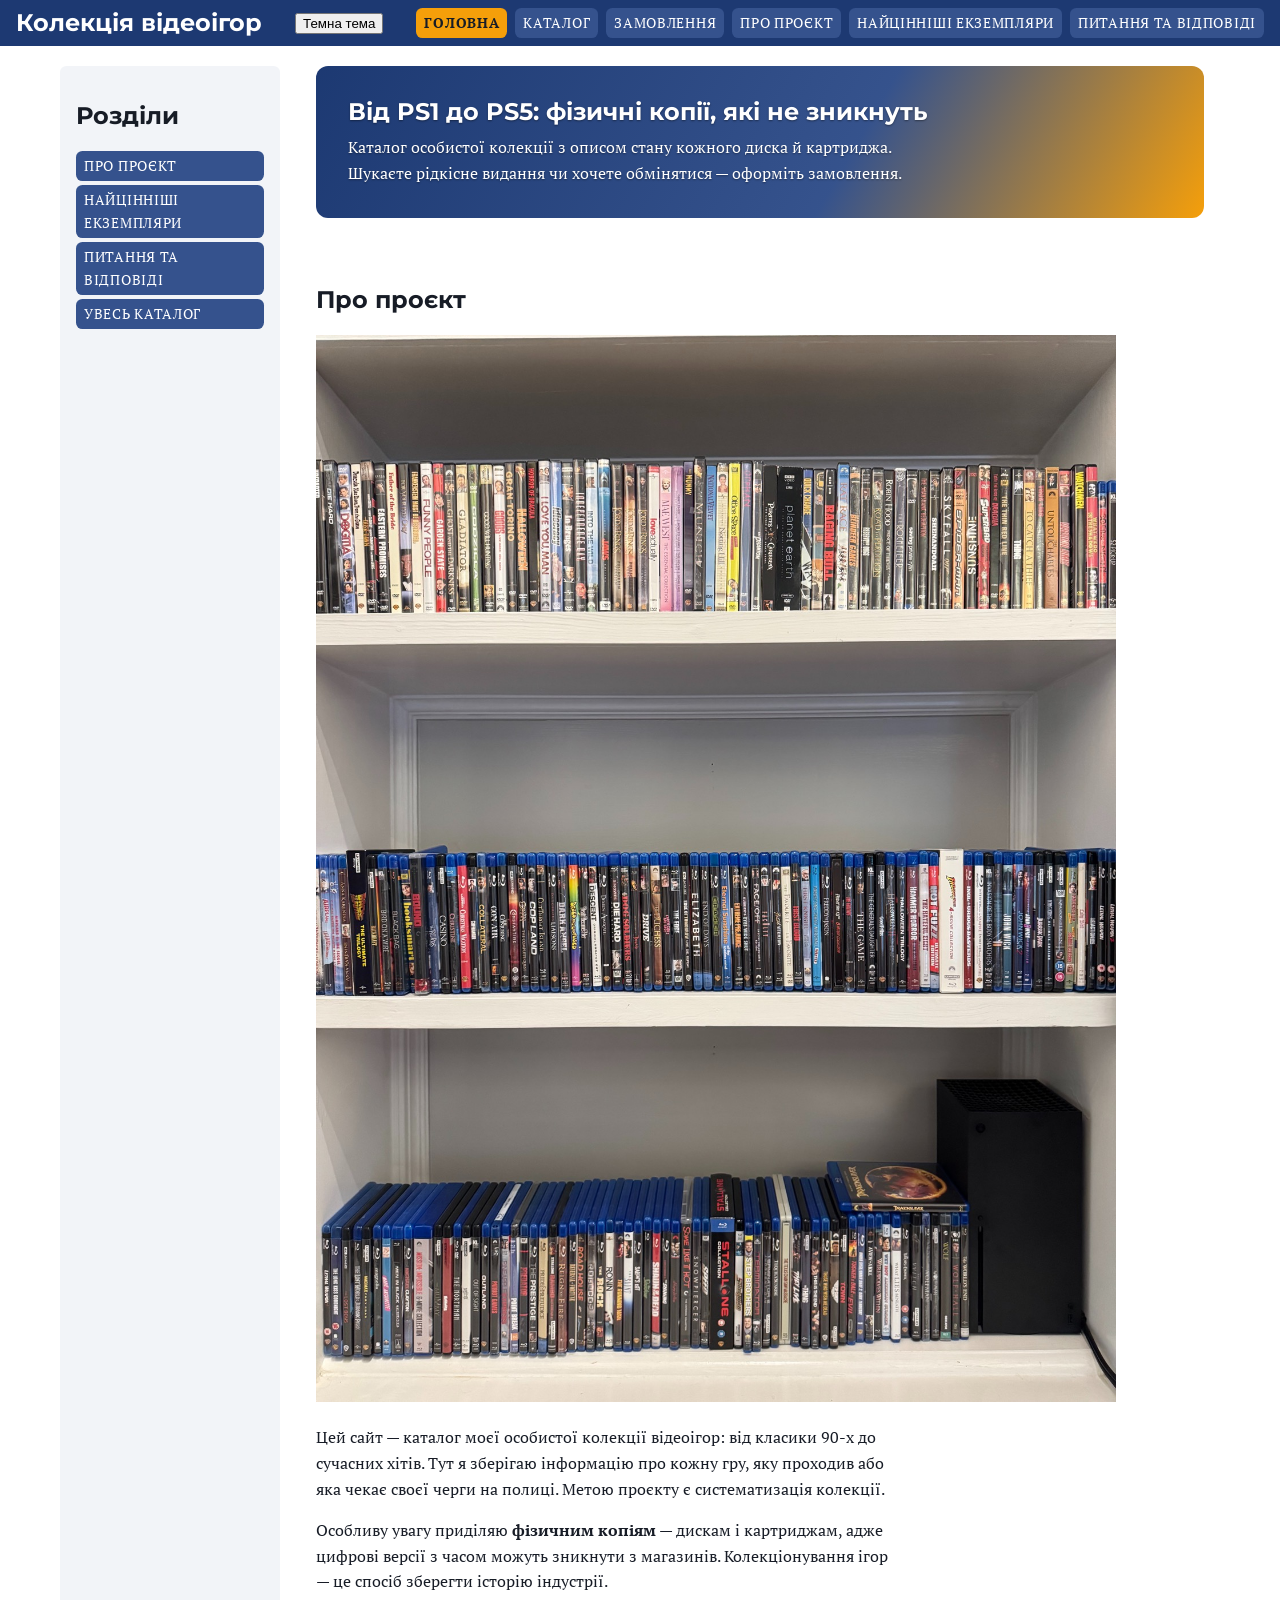
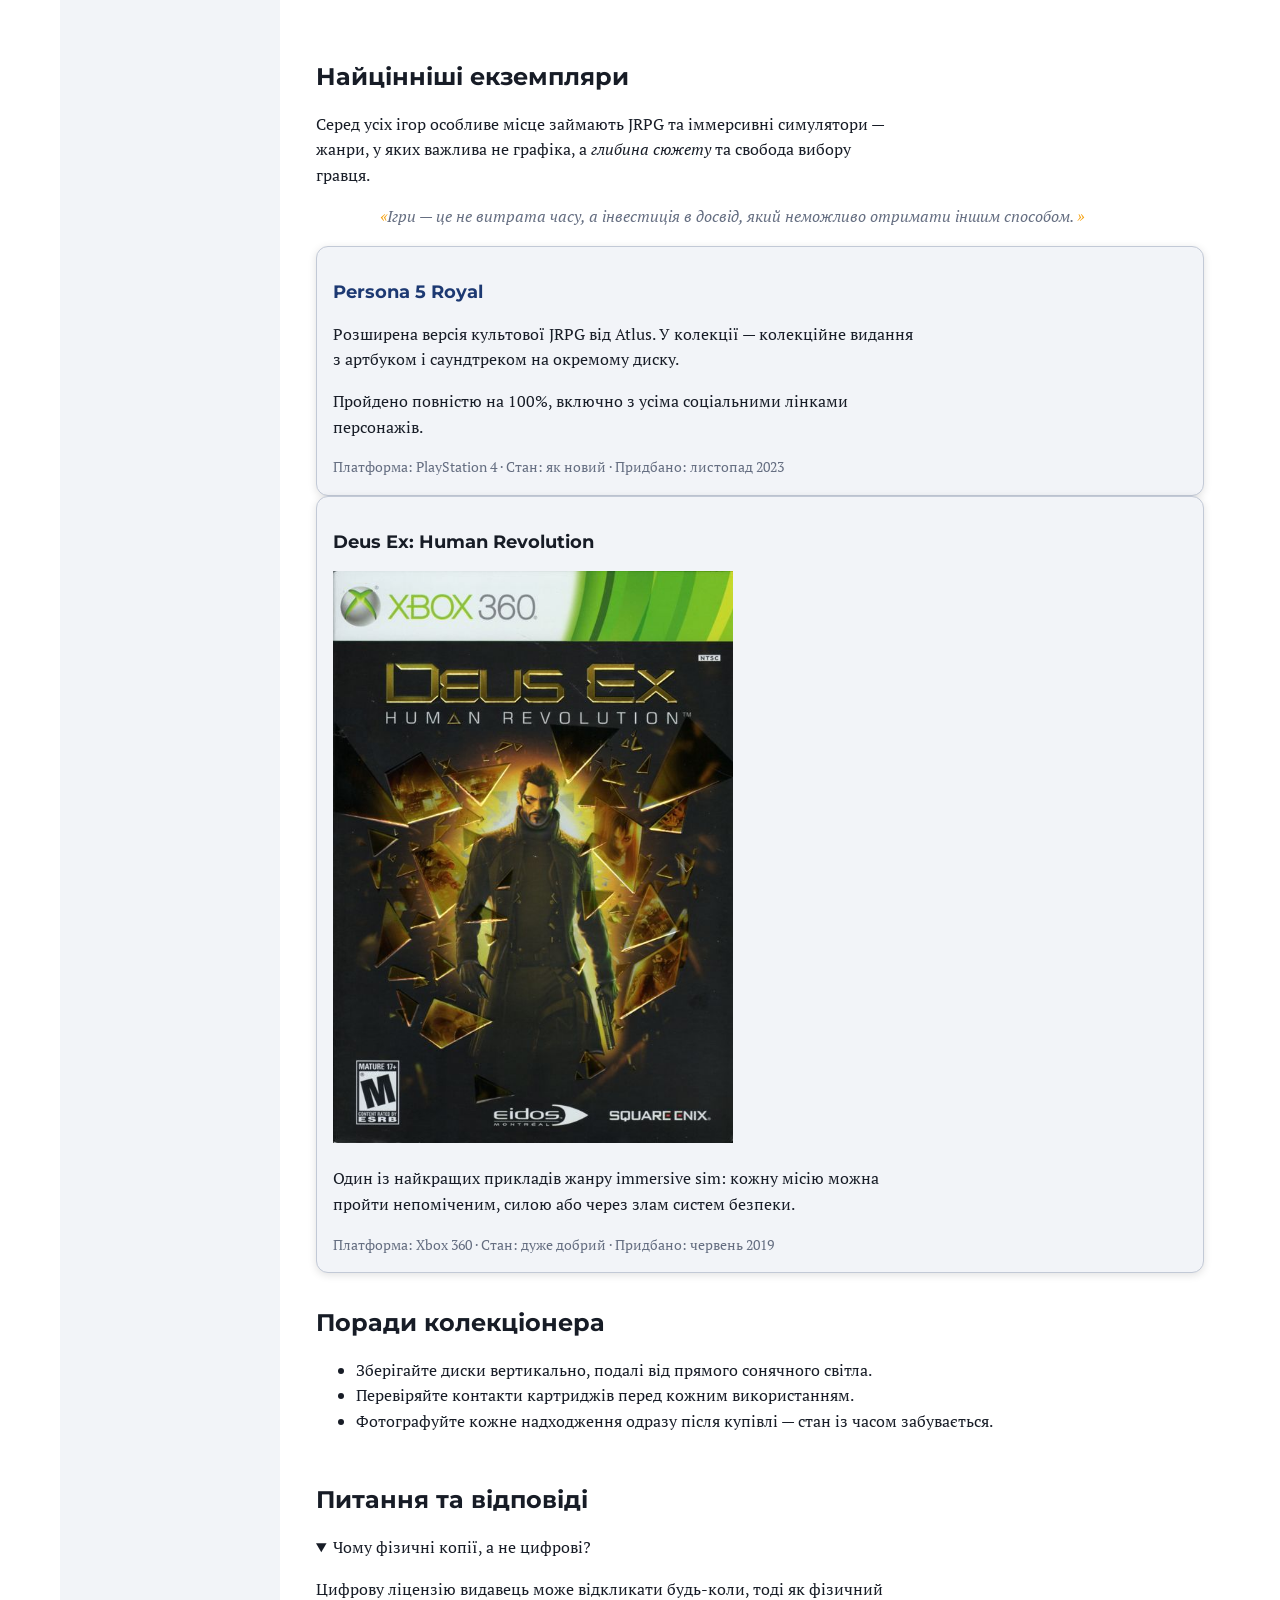
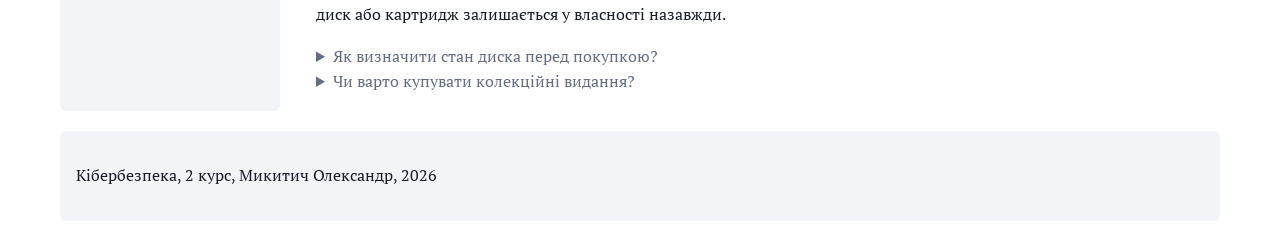
==== commit a3d0df3f: "LR9: кнопка теми в шапці на всіх сторінках" ====
--- a/index.html
+++ b/index.html
@@ -15,6 +15,7 @@
     <header>
         <h1>Колекція відеоігор</h1>
         <button id="burger" class="burger" type="button" aria-expanded="false" aria-controls="menu">☰</button>
+        <button id="theme" class="theme-toggle" type="button" aria-pressed="false">Темна тема</button>
         <nav id="menu" class="nav menu" aria-label="Головне меню">
             <ul class="nav__list">
                 <li><a href="index.html" class="current">Головна</a></li>
--- a/css/styles.css
+++ b/css/styles.css
@@ -947,4 +947,23 @@
     border-radius: 8px;
     box-shadow: 0 4px 12px rgba(0, 0, 0, 0.3);
     z-index: 1000;
+}
+/* ===== Помилки форми ===== */
+.error {
+    display: block;
+    color: #b00020;
+    font-size: 0.9rem;
+    margin-top: 0.25rem;
+}
+
+input.invalid,
+select.invalid {
+    border: 2px solid #b00020;
+}
+
+#receipt {
+    margin-top: 1.5rem;
+    padding: 1rem;
+    border: 2px solid #1f3a73;
+    border-radius: 8px;
 }
